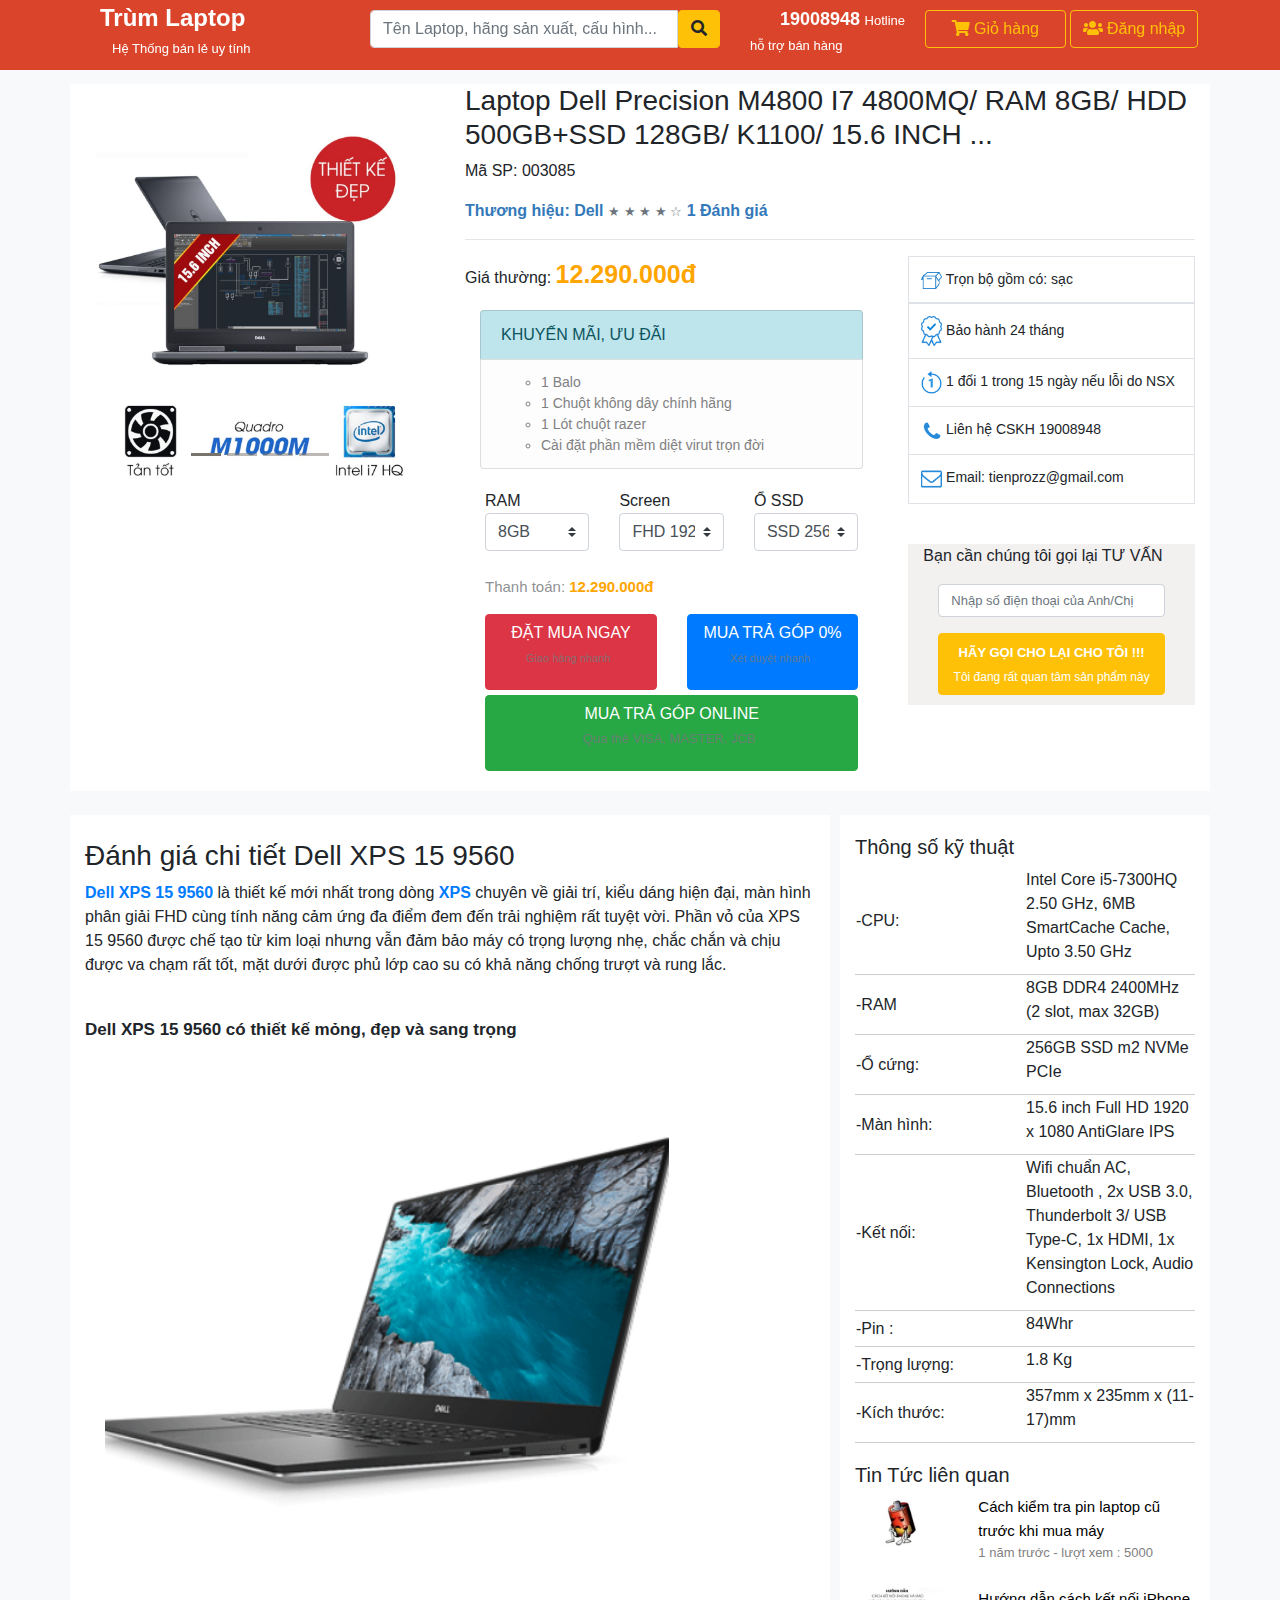
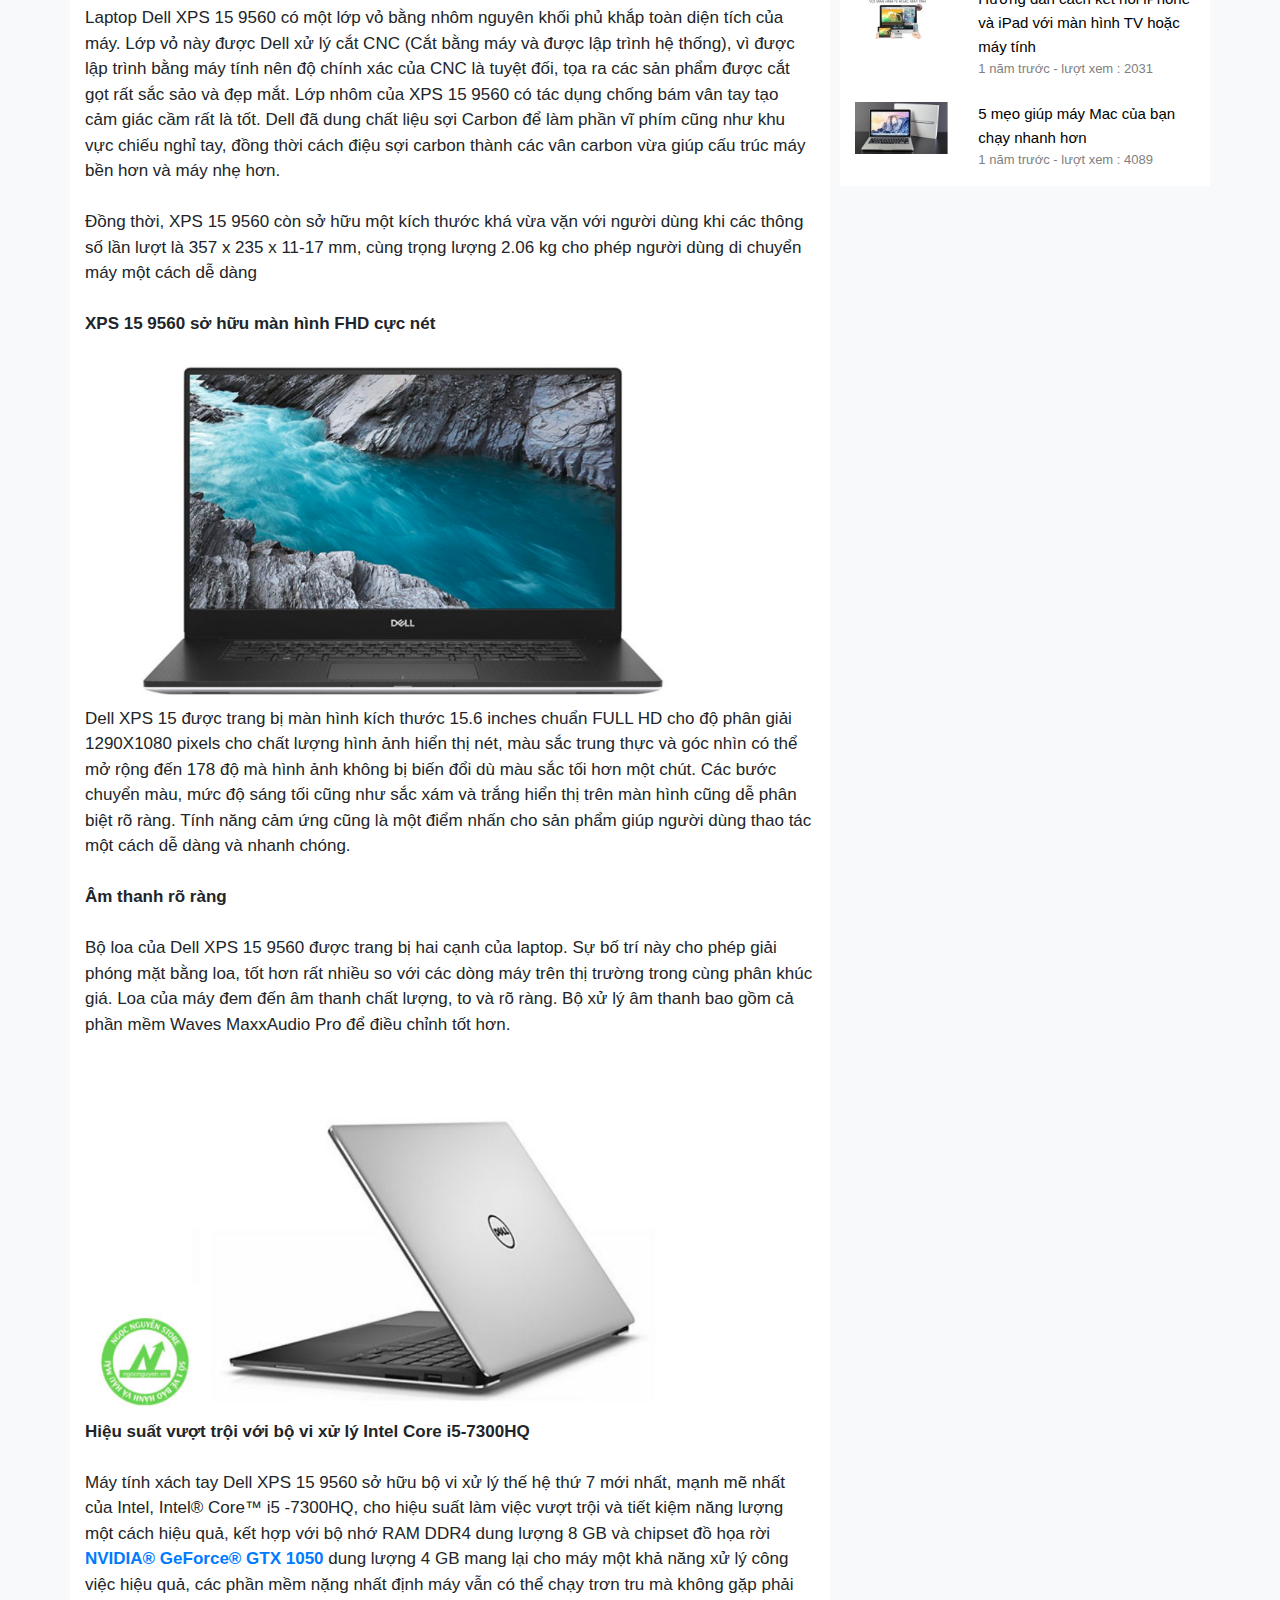
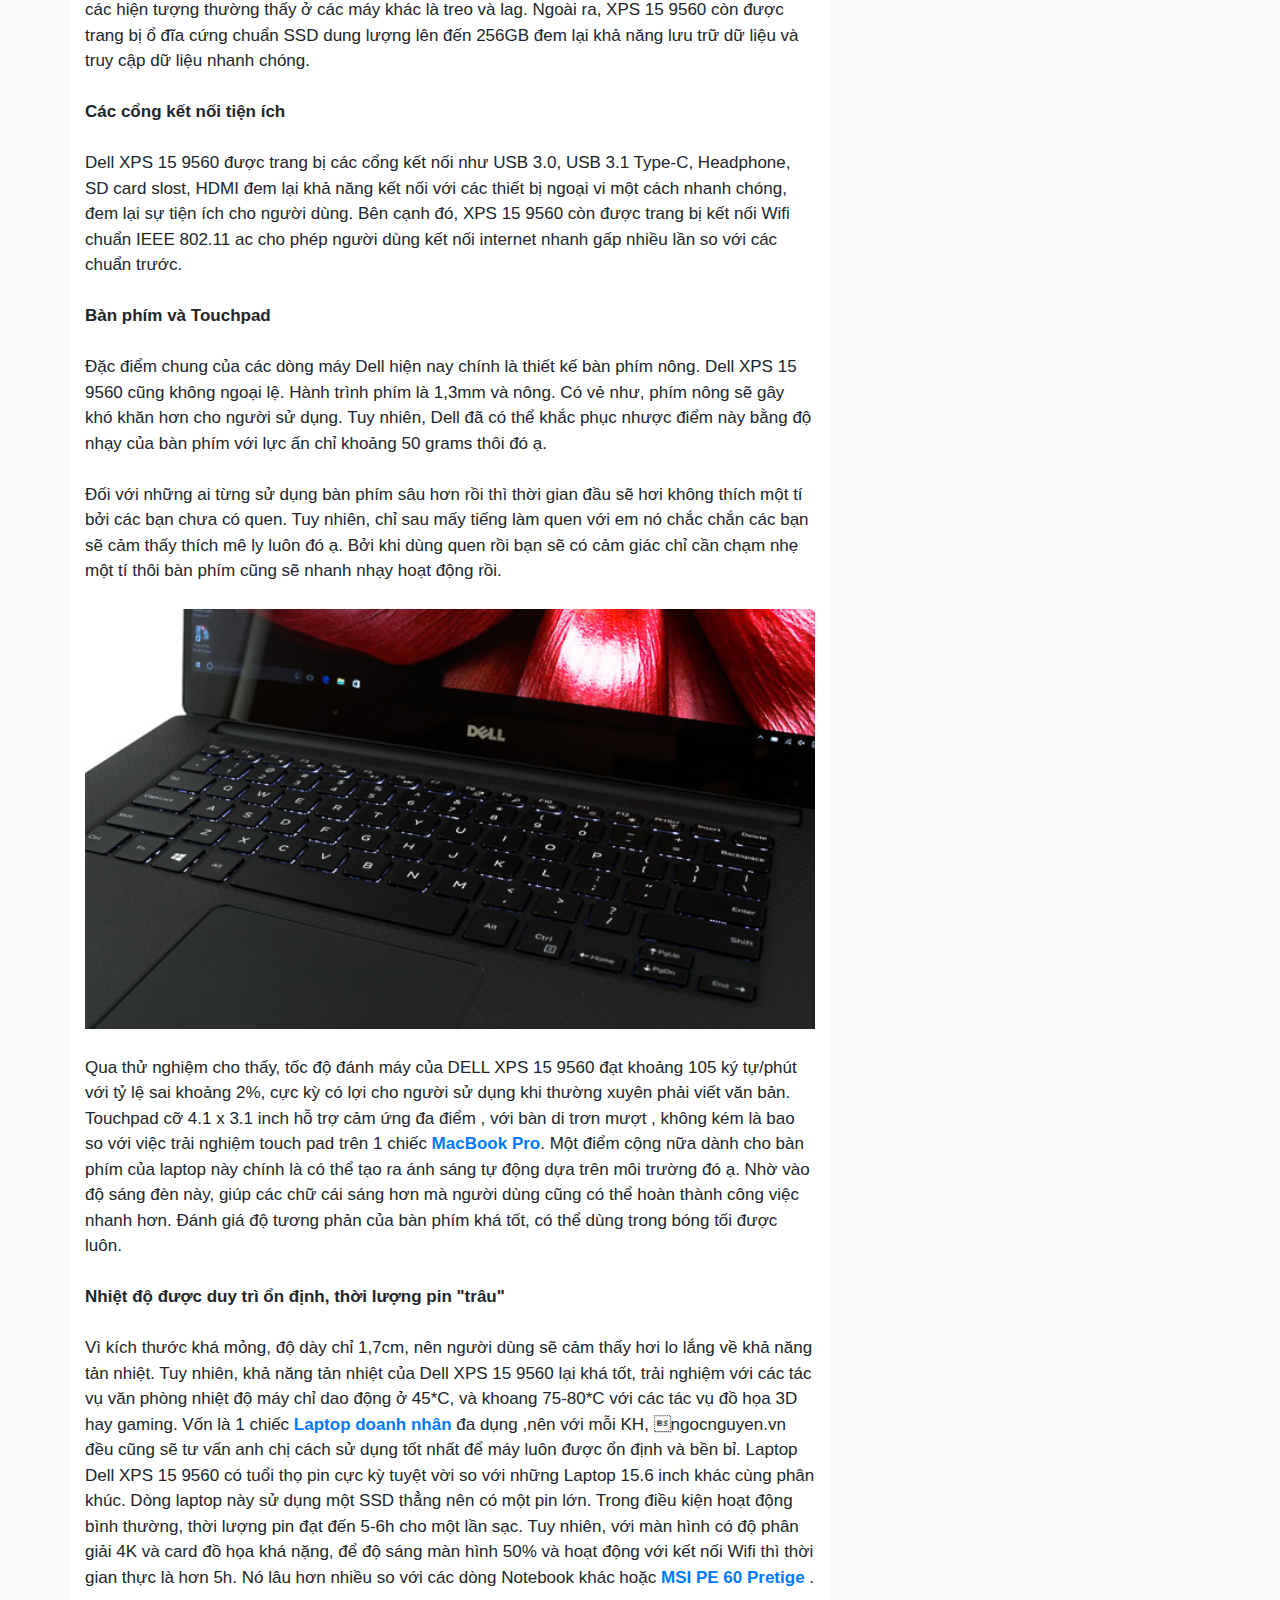
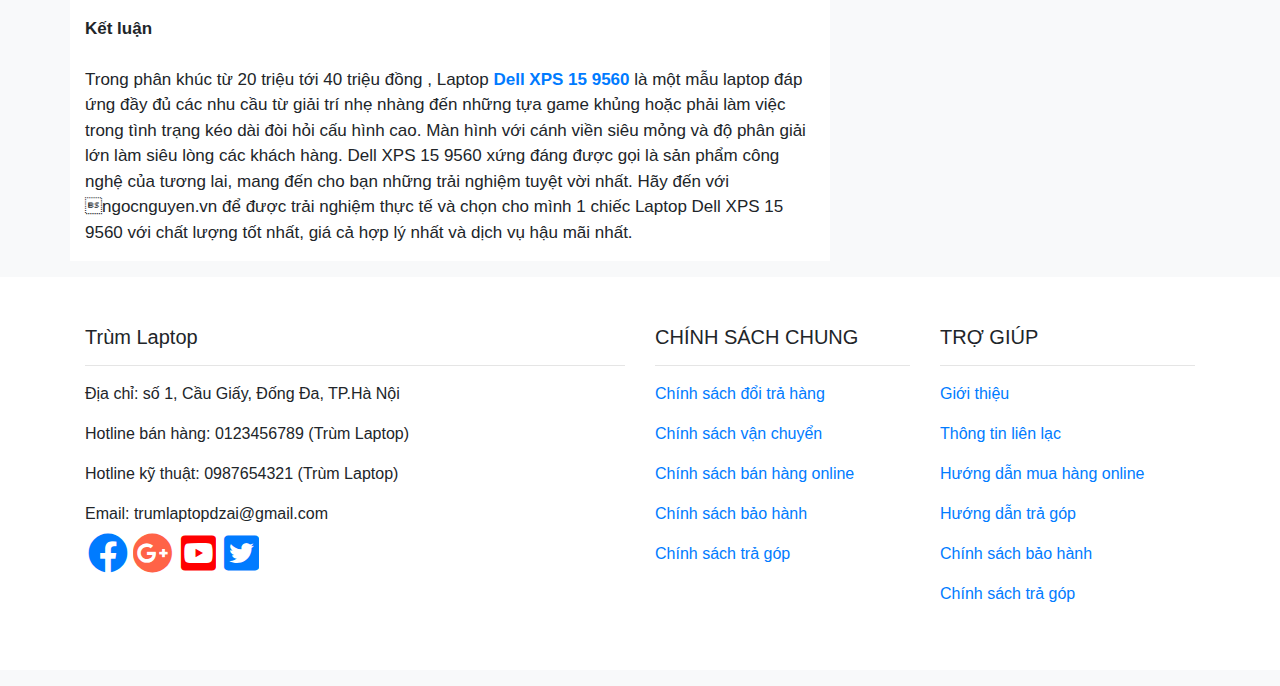
==== Chitietsanpham.html @ 291f2b5b "demo web" ====
<!DOCTYPE html>
<html lang="en">

<head>
  <meta charset="UTF-8">
  <meta name="viewport" content="width=device-width, initial-scale=1.0">
  <title>Chi tiết sản phẩm</title>

  <!-- Bootstrap core CSS -->
  <link href="../vendor/bootstrap/css/bootstrap.min.css" rel="stylesheet">

  <link rel="stylesheet" href="../fontawesome-free-5.13.0-web/css/all.css">
  <link rel="stylesheet" href="../css/chitietsanphamcss.css">
  <link rel="stylesheet" href="../css/main.css">
  <link rel="stylesheet" href="../css/home.css">


</head>

<body class="bg-light">


  <header class="fixed-top" style="background-color: #d62f12e5;">
    <div class="container">

      <div class="row">

        <div class="col-xs-6  col-sm-3 col-md-3  col-lg-3" style="margin-top: -10px;">
          <div class="container logo">
            <p style="display:inline; font-size: 150%;"><a href="index.html" style="color: white;">Trùm Laptop</a></p>
          </div>
          <p style="display:inline" class="hethongbanle">Hệ Thống bán lẻ uy tính</p>
        </div>

        <div class="col-xs-6  col-sm-4 col-md-4 col-lg-4">

          <form>
            <div class="input-group">
              <input type="text" class="form-control" placeholder="Tên Laptop, hãng sản xuất, cấu hình... ">
              <button class="btn btn-warning"><i class="fas fa-search"></i></button>

            </div>
          </form>
        </div>


        <div class="col-xs-2 col-sm-2 col-md-2 col-lg-2" style="margin-top: -4px;">

          <p class="hotline">19008948</p>
          <p class="hotro">Hotline hỗ trợ bán hàng</p>
        </div>

        <div class=" col-xs-3  col-sm-3 col-md-3 col-lg-3 dinhdanga">

          <div class="row">

            <div style="padding: 0px 2px 0px 0px;  text-align: center; " class="col-sx-6 col-sm-6 col-md-6 col-lg-6">
              <a href="GioHang.html"><button style="width: 100%;" class="btn btn-outline-warning"> <i
                    class="fas fa-shopping-cart"></i> Giỏ hàng </button></a>
            </div>


            <div id="odangnhap" class="col-sx-6 col-sm-6 col-md-6  col-lg-6" style="padding: 0px 0px 0px 2px;">
              <button id="nutdangnhap" class="btn btn-outline-warning"><i class="fas fa-users"></i> Đăng nhập
              </button>

              <div id="bangdangnhap">
                <a href="dangnhap.html"><button class="btn btn-warning"><i class="fas fa-users"></i> Đăng
                    nhập</button></a>
                <a href="dangky.html"><button class="btn btn-warning"><i class="fas fa-registered"></i> Tạo tài
                    khoản</button></a>
                <a href="dangnhap.html"><button class="btn btn-primary"><img src="../image/logo/fb.png"> Đăng nhập
                    Facebook
                  </button></a>
                <a href="dangnhap.html"><button class="btn btn-danger"><img src="../image/logo/google.jpg"> Đăng nhập
                    Google </button></a>
              </div>
            </div>

          </div>

        </div>


      </div>

    </div>

  </header>
  <!-- Contents -->

  <div class="my-4">
    <div class="container bg-white">
      <div class="row">
        <div class="col-xs-4 col-sm-4 com-md-4 col-lg-4 col-xl-4 my-5">
          <div id="demo" class="carousel slide " data-ride="carousel">
            <ul class="carousel-indicators">
              <li data-target="#demo" data-slide-to="0" class="active" style="background-color:rgb(121, 115, 110)"></li>
              <li data-target="#demo" data-slide-to="1" style="background-color:rgb(121, 115, 110)"></li>
              <li data-target="#demo" data-slide-to="2" style="background-color:rgb(121, 115, 110)" li>
              <li data-target="#demo" data-slide-to="3" style="background-color:rgb(121, 115, 110)"></li>

            </ul>
            <div class="carousel-inner">
              <div class="carousel-item active">
                <img src="../image/chitietsanpham/1.jpg" alt="hinh1" style="width: 100%;height: 100%;">
                <div class="carousel-caption">
                </div>
              </div>
              <div class="carousel-item">
                <img src="../image/chitietsanpham/2.png" alt="hinh2" style="width: 100%;height: 100%;">
                <div class="carousel-caption">
                </div>
              </div>
              <div class="carousel-item">
                <img src="../image/chitietsanpham/3.png" alt="hinh3" style="width: 100%;height: 100%;">
                <div class="carousel-caption">
                </div>
              </div>
              <div class="carousel-item">
                <img src="../image/chitietsanpham/4.png" alt="hinh4" style="width: 100%;height: 100%;">
                <div class="carousel-caption">
                </div>
              </div>


            </div>
            <a class="carousel-control-prev" href="#demo" data-slide="prev">
              <span class="carousel-control-prev-icon"></span>
            </a>
            <a class="carousel-control-next" href="#demo" data-slide="next">
              <span class="carousel-control-next-icon"></span>
            </a>
          </div>
        </div>





        <div class="col-xs-8 col-sm-8 com-md-8 col-lg-8 col-xl-8">
          <div class="row">
            <div class="col-xs-12 col-sm-12 com-md-12 col-lg-12 col-xl-12">
              <h3>Laptop Dell Precision M4800 I7 4800MQ/ RAM 8GB/ HDD 500GB+SSD 128GB/ K1100/ 15.6 INCH ...</h3>
              <p> Mã SP: 003085</p>
              <b style="color: rgb(51, 121, 185);">Thương hiệu: Dell </b> <small class="text-muted">&#9733; &#9733;
                &#9733; &#9733; &#9734;</small>
              <b style="color: rgb(51, 121, 185);"> 1 Đánh giá </b>
            </div>
          </div>
          <hr>
          <div class="row">
            <div class="col-xs-7 col-sm-7 com-md-7 col-lg-7 col-xl-7">
              <p>Giá thường: <b style="color:orange;font-size: 25px;">12.290.000đ</b></p>
              <div class="container">

                <ul class="list-group">
                  <li class="list-group-item list-group-item-info">KHUYẾN MÃI, ƯU ĐÃI</li>
                  <li class="list-group-item list-group-item-light">
                    <ul>
                      <li style="font-size: 14px;">1 Balo</li>
                      <li style="font-size: 14px;">1 Chuột không dây chính hãng</li>
                      <li style="font-size: 14px;">1 Lót chuột razer
                      <li style="font-size: 14px;">Cài đặt phần mềm diệt virut trọn đời</li>
                  </li>
                </ul>
                </li>
                </ul>
              </div>
              <div class="cauhinh">
                <div class="row">
                  <div class="col-xs-4 col-sm-4 com-md-4 col-lg-4 col-xl-4">
                    <form>
                      <span>RAM</span>
                      <select class="custom-select">
                        <option value=> 8GB </option>
                        <option value=> 16GB </option>
                        <option value=> 32GB </option>
                      </select>
                    </form>
                  </div>
                  <div class="col-xs-4 col-sm-4 com-md-4 col-lg-4 col-xl-4">
                    <form>
                      <span>Screen</span>
                      <select class="custom-select">
                        <option value="volvo">FHD 1920x1080 </option>
                        <option value="fiat">3K 3200x1800 </option>
                        <option value="audi">4K 3840x2160 </option>
                      </select>
                    </form>
                  </div>
                  <div class="col-xs-4 col-sm-4 com-md-4 col-lg-4 col-xl-4">
                    <form>
                      <span>Ổ SSD</span>
                      <select class="custom-select">
                        <option value="volvo"> SSD 256GB </option>
                        <option value="fiat">SSD 512GB </option>
                        <option value="audi"> HDD 512GB </option>
                      </select>
                    </form>
                  </div>
                </div>

                <br>
                <p style="font-size:15px">Thanh toán: <b style="color:orange;font-size: 15px;">12.290.000đ</b></p>
                <div class="row">

                  <div class="col-xs-6 col-sm-6 com-md-6 col-lg-6 col-xl-6">
                    <button class="btn btn-danger" style="width: 100%;">
                      <span>ĐẶT MUA NGAY</span>
                      <p>Giao hàng nhanh</p>
                    </button>
                  </div>

                  <div class="col-xs-6 col-sm-6 com-md-6 col-lg-6 col-xl-6">
                    <button class="btn btn-primary" style="width: 100%; ">
                      <span>MUA TRẢ GÓP 0% </span>
                      <p>Xét duyệt nhanh</p>
                    </button>
                  </div>

                </div>


                <div class="row" style="margin-top: 5px;">
                  <div class="container">
                    <button type="button" class="btn btn-success" style="width:100%">MUA TRẢ GÓP ONLINE <p
                        style="font-size: 13px;">Qua thẻ VISA, MASTER, JCB</p></button>
                  </div>

                </div>


              </div>


            </div>

            <div class="col-xs-5 col-sm-5 com-md-5 col-lg-5 col-xl-5 table">
              <table class="table table-bordered" style="font-size:14px">
                <thead>
                  <tr>
                    <td> <img class="chinhanh" src="../image/chitietsanpham/box@2x.png" alt="">
                      <span>Trọn bộ gồm có: sạc</span>
                    </td>
                  </tr>
                </thead>
                <tbody>
                  <tr>
                    <td> <img class="chinhanh" src="../image/chitietsanpham/bao-hanh@2x.png" alt="">
                      <span>Bảo hành 24 tháng </span>
                    </td>
                  </tr>
                  <tr>
                    <td><img class="chinhanh" src="../image/chitietsanpham/doi-tra@2x.png" alt="">
                      <span>1 đổi 1 trong 15 ngày nếu lỗi do NSX</span>
                    </td>
                  </tr>
                  <tr>
                    <td><img class="chinhanh" src="../image/chitietsanpham/tel@2x.png" alt="">
                      <span>Liên hệ CSKH 19008948</span>
                    </td>
                  </tr>
                  <tr>
                    <td><img class="chinhanh" src="../image/chitietsanpham/email@2x.png" alt="">
                      <span>Email: tienprozz@gmail.com</span>
                    </td>
                  </tr>
                </tbody>
              </table>

              <br>

              <div class="col-xs-12 col-sm-12 com-md-12 col-lg-12 col-xl-12"
                style="background-color:rgb(243, 240, 240);">

                <P>Bạn cần chúng tôi gọi lại TƯ VẤN</P>
                <div class="container">
                  <form action="/action_page.php">
                    <div class="form-group">
                      <input style="font-size:13px;" type="text" class="form-control" id="usr" name="username"
                        placeholder="Nhập số điện thoại của Anh/Chị">
                    </div>
                  </form>
                  <div>

                    <button type="button" class="btn btn-warning" style="width: 100%; margin-bottom: 10px">
                      <p style="color:white;font-weight:bold;font-size: 13px;display: inline;">HÃY GỌI CHO LẠI CHO TÔI
                        !!! </p>
                      <P style="color:white;font-size: 12px;display: inline;">Tôi đang rất quan tâm sản phẩm này</P>
                    </button>

                  </div>
                </div>


              </div>



            </div>
          </div>

        </div>

      </div>


      <!-- chi tiết -->
    </div>

  </div>




  <div class="container">
    <div class="row my-3 bg-white">
      <div class="col-xs-8 col-sm-8 com-md-8 col-lg-8 col-xl-8">
        <br>
        <h3>Đánh giá chi tiết Dell XPS 15 9560</h3>
        <p><b><a href="#">Dell XPS 15 9560</a></b> là thiết kế mới nhất trong dòng <b><a href="#">XPS</a>
          </b> chuyên về giải trí,
          kiểu dáng hiện đại, màn hình phân giải FHD cùng tính năng cảm ứng đa điểm đem đến trải nghiệm rất tuyệt vời.
          Phần vỏ của XPS 15 9560 được chế tạo từ kim loại nhưng vẫn đảm bảo máy có trọng lượng nhẹ,
          chắc chắn và chịu được va chạm rất tốt, mặt dưới được phủ lớp cao su có khả năng chống trượt và rung lắc.</p>
        <br>
        <p style="font-size: 17px;"><b>Dell XPS 15 9560 có thiết kế mỏng, đẹp và sang trọng</b></p>
        <img src="../image/chitietsanpham/Annotation 2020-06-16 004611.png" alt=""
          style="width: 80%;padding-left: 20px; ">
        <p style="font-size: 17px;">
          Laptop Dell XPS 15 9560 có một lớp vỏ bằng nhôm nguyên khối phủ khắp toàn diện tích của máy. Lớp vỏ này được
          Dell xử lý cắt CNC (Cắt bằng máy và được lập trình hệ thống), vì được lập trình bằng máy tính nên độ chính xác
          của CNC là tuyệt đối, tọa ra các sản phẩm được cắt gọt rất sắc sảo và đẹp mắt. Lớp nhôm của XPS 15 9560 có tác
          dụng chống bám vân tay tạo cảm giác cầm rất là tốt. Dell đã dung chất liệu sợi Carbon để làm phần vĩ phím cũng
          như khu vực chiếu nghỉ tay, đồng thời cách điệu sợi carbon thành các vân carbon vừa giúp cấu trúc máy bền hơn
          và máy nhẹ hơn.
          <br>
          <br>
          Đồng thời, XPS 15 9560 còn sở hữu một kích thước khá vừa vặn với người dùng khi các thông số lần lượt là 357 x
          235 x 11-17 mm, cùng trọng lượng 2.06 kg cho phép người dùng di chuyển máy một cách dễ dàng
          <br>
          <br>
          <b>XPS 15 9560 sở hữu màn hình FHD cực nét</b>
          <br>
          <br>

          <img src="../image/chitietsanpham/Annotation 2020-06-16 004557.png" alt=""
            style="width: 90%;padding-right: 20px;">
          <br>
          Dell XPS 15 được trang bị màn hình kích thước 15.6 inches chuẩn FULL HD cho độ phân giải 1290X1080 pixels cho
          chất lượng hình ảnh hiển thị nét, màu sắc trung thực và góc nhìn có thể mở rộng đến 178 độ mà hình ảnh không
          bị biến đổi dù màu sắc tối hơn một chút. Các bước chuyển màu, mức độ sáng tối cũng như sắc xám và trắng hiển
          thị trên màn hình cũng dễ phân biệt rõ ràng. Tính năng cảm ứng cũng là một điểm nhấn cho sản phẩm giúp người
          dùng thao tác một cách dễ dàng và nhanh chóng.
          <br>
          <br>
          <b>Âm thanh rõ ràng</b>
          <br>
          <br>
          Bộ loa của Dell XPS 15 9560 được trang bị hai cạnh của laptop. Sự bố trí này cho phép giải phóng mặt bằng loa,
          tốt hơn rất nhiều so với các dòng máy trên thị trường trong cùng phân khúc giá. Loa của máy đem đến âm thanh
          chất lượng, to và rõ ràng. Bộ xử lý âm thanh bao gồm cả phần mềm Waves MaxxAudio Pro để điều chỉnh tốt hơn.
          <br>
          <img src="../image/chitietsanpham/Annotation 2020-06-16 004419.png" alt=""
            style="width: 100%;padding-right: 20px;">
          <br>
          <b>Hiệu suất vượt trội với bộ vi xử lý Intel Core i5-7300HQ</b>
          <br>
          <br>
          Máy tính xách tay Dell XPS 15 9560 sở hữu bộ vi xử lý thế hệ thứ 7 mới nhất, mạnh mẽ nhất của Intel, Intel®
          Core™ i5 -7300HQ, cho hiệu suất làm việc vượt trội và tiết kiệm năng lượng một cách hiệu quả, kết hợp với bộ
          nhớ RAM DDR4 dung lượng 8 GB và chipset đồ họa rời <b><a href="#">NVIDIA® GeForce® GTX 1050</a></b>
          dung lượng 4 GB mang lại cho máy
          một khả năng xử lý công việc hiệu quả, các phần mềm nặng nhất định máy vẫn có thể chạy trơn tru mà không gặp
          phải các hiện tượng thường thấy ở các máy khác là treo và lag.

          Ngoài ra, XPS 15 9560 còn được trang bị ổ đĩa cứng chuẩn SSD dung lượng lên đến 256GB đem lại khả năng lưu trữ
          dữ liệu và truy cập dữ liệu nhanh chóng.
          <br>
          <br>
          <b>Các cổng kết nối tiện ích</b>
          <br>
          <br>
          Dell XPS 15 9560 được trang bị các cổng kết nối như USB 3.0, USB 3.1 Type-C, Headphone, SD card slost, HDMI
          đem lại khả năng kết nối với các thiết bị ngoại vi một cách nhanh chóng, đem lại sự tiện ích cho người dùng.

          Bên cạnh đó, XPS 15 9560 còn được trang bị kết nối Wifi chuẩn IEEE 802.11 ac cho phép người dùng kết nối
          internet nhanh gấp nhiều lần so với các chuẩn trước.
          <br>
          <br>
          <b> Bàn phím và Touchpad</b>
          <br>
          <br>
          Đặc điểm chung của các dòng máy Dell hiện nay chính là thiết kế bàn phím nông. Dell XPS 15 9560 cũng không
          ngoại lệ. Hành trình phím là 1,3mm và nông. Có vẻ như, phím nông sẽ gây khó khăn hơn cho người sử dụng. Tuy
          nhiên, Dell đã có thể khắc phục nhược điểm này bằng độ nhạy của bàn phím với lực ấn chỉ khoảng 50 grams thôi
          đó ạ.
          <br>
          <br>
          Đối với những ai từng sử dụng bàn phím sâu hơn rồi thì thời gian đầu sẽ hơi không thích một tí bởi các bạn
          chưa có quen. Tuy nhiên, chỉ sau mấy tiếng làm quen với em nó chắc chắn các bạn sẽ cảm thấy thích mê ly luôn
          đó ạ. Bởi khi dùng quen rồi bạn sẽ có cảm giác chỉ cần chạm nhẹ một tí thôi bàn phím cũng sẽ nhanh nhạy hoạt
          động rồi.
          <br>
          <br>
          <img src="../image/chitietsanpham/881375_9560-kb.png " style="width: 100%" alt="">
          <br>
          <br>
          Qua thử nghiệm cho thấy, tốc độ đánh máy của DELL XPS 15 9560 đạt khoảng 105 ký tự/phút với tỷ lệ sai khoảng
          2%, cực kỳ có lợi cho người sử dụng khi thường xuyên phải viết văn bản.

          Touchpad cỡ 4.1 x 3.1 inch hỗ trợ cảm ứng đa điểm , với bàn di trơn mượt , không kém là bao so với việc trải
          nghiệm touch pad trên 1 chiếc <b><a href="#">MacBook Pro</a></b>.

          Một điểm cộng nữa dành cho bàn phím của laptop này chính là có thể tạo ra ánh sáng tự động dựa trên môi trường
          đó ạ. Nhờ vào độ sáng đèn này, giúp các chữ cái sáng hơn mà người dùng cũng có thể hoàn thành công việc nhanh
          hơn. Đánh giá độ tương phản của bàn phím khá tốt, có thể dùng trong bóng tối được luôn.
          <br>
          <br>
          <b>Nhiệt độ được duy trì ổn định, thời lượng pin "trâu"</b>
          <br>
          <br>
          Vì kích thước khá mỏng, độ dày chỉ 1,7cm, nên người dùng sẽ cảm thấy hơi lo lắng về khả năng tản nhiệt. Tuy
          nhiên, khả năng tản nhiệt của Dell XPS 15 9560 lại khá tốt, trải nghiệm với các tác vụ văn phòng nhiệt độ máy
          chỉ dao động ở 45*C, và khoang 75-80*C với các tác vụ đồ họa 3D hay gaming.
          Vốn là 1 chiếc <b><a href="#">Laptop doanh nhân</a></b> đa dụng ,nên với mỗi KH, ngocnguyen.vn đều cũng sẽ tư
          vấn anh chị cách sử
          dụng tốt nhất để máy luôn được ổn định và bền bỉ.

          Laptop Dell XPS 15 9560 có tuổi thọ pin cực kỳ tuyệt vời so với những Laptop 15.6 inch khác cùng phân khúc.
          Dòng laptop này sử dụng một SSD thẳng nên có một pin lớn. Trong điều kiện hoạt động bình thường, thời lượng
          pin đạt đến 5-6h cho một lần sạc. Tuy nhiên, với màn hình có độ phân giải 4K và card đồ họa khá nặng, để độ
          sáng màn hình 50% và hoạt động với kết nối Wifi thì thời gian thực là hơn 5h. Nó lâu hơn nhiều so với các dòng
          Notebook khác hoặc <b><a href="#">MSI PE 60 Pretige</a></b> .
          <br>
          <br>
          <b>Kết luận</b>
          <br>
          <br>
          Trong phân khúc từ 20 triệu tới 40 triệu đồng , Laptop <b><a href="#">Dell XPS 15 9560</a></b> là một mẫu
          laptop đáp ứng đầy đủ các
          nhu cầu từ giải trí nhẹ nhàng đến những tựa game khủng hoặc phải làm việc trong tình trạng kéo dài đòi hỏi cấu
          hình cao. Màn hình với cánh viền siêu mỏng và độ phân giải lớn làm siêu lòng các khách hàng. Dell XPS 15 9560
          xứng đáng được gọi là sản phẩm công nghệ của tương lai, mang đến cho bạn những trải nghiệm tuyệt vời nhất.

          Hãy đến với ngocnguyen.vn để được trải nghiệm thực tế và chọn cho mình 1 chiếc Laptop Dell XPS 15 9560 với
          chất lượng tốt nhất, giá cả hợp lý nhất và dịch vụ hậu mãi nhất.
        </p>
      </div>
      <div class="col-xs-4 col-sm-4 com-md-4 col-lg-4 col-xl-4 bg-light" style="padding: 0px 0px 0px 10px; ">
        <div class="bg-white">
          <div class="container">
            <H5 style="padding-top:20px">Thông số kỹ thuật</H5>
            <table class="table2">
              <tr>
                <td class="c1">-CPU:</td>
                <td class="c2">Intel Core i5-7300HQ 2.50 GHz, 6MB SmartCache Cache, Upto 3.50 GHz</td>
              <tr>
                <td class="c1">-RAM</td>
                <td class="c2">8GB DDR4 2400MHz (2 slot, max 32GB)</td>
              </tr>
              <tr>
                <td class="c1">-Ổ cứng:</td>
                <td class="c2">256GB SSD m2 NVMe PCIe</td>
              </tr>
              <tr>
                <td class="c1" style="text-align: le;">-Màn hình:</td>
                <td class="c2">15.6 inch Full HD 1920 x 1080 AntiGlare IPS</td>
              </tr>
              <tr>
                <td class="c1">-Kết nối:</td>
                <td class="c2">Wifi chuẩn AC, Bluetooth , 2x USB 3.0, Thunderbolt 3/ USB Type-C, 1x HDMI, 1x Kensington
                  Lock, Audio Connections</td>
              </tr>
              <tr>
                <td class="c1">-Pin :</td>
                <td class="c2">84Whr</td>
              </tr>
              <tr>
                <td class="c1">-Trọng lượng:</td>
                <td class="c2">1.8 Kg</td>
              </tr>
              <tr>
                <td class=" c1">-Kích thước:</td>
                <td class="c2">357mm x 235mm x (11-17)mm</td>
              </tr>
            </table>
          </div>

        </div>
        <div class="bg-white">
          <div class="container">
            <h5 style="padding-top: 20px;">Tin Tức liên quan</h5>
            <div class="row my-2">
              <div class="col-lg-4">
                <img src="../image/chitietsanpham/cach-kiem-tra-pin-laptop-cu-truoc-khi-mua-may-250x140.jpg" alt=""
                  style="width:100% ;">
              </div>
              <div class="col-xs-8 col-sm-8 com-md-8 col-lg-8 col-xl-8">
                <p style="font-size: 15px; display: inline;"><a href="#"
                    style="text-decoration: none; color: black;">Cách kiểm tra pin laptop cũ trước khi mua máy</a></p>
                <p style="color: gray;font-size: 13px;">1 năm trước - lượt xem : 5000</p>

              </div>

            </div>

            <div class="row my-2">
              <div class="col-xs-4 col-sm-4 com-md-4 col-lg-4 col-xl-4">
                <img
                  src="../image/chitietsanpham/huong-dan-cach-ket-noi-iphone-va-ipad-voi-man-hinh-tv-hoac-may-tinh-250x140.jpg"
                  alt="" style="width:100% ;">
              </div>
              <div class="col-xs-8 col-sm-8 com-md-8 col-lg-8 col-xl-8">
                <p style="font-size: 15px; display: inline;"><a href="#"
                    style="text-decoration: none; color: black;">Hướng dẫn cách kết nối iPhone và iPad với màn hình TV
                    hoặc máy tính</a></p>
                <p style="color: gray;font-size: 13px;">1 năm trước - lượt xem : 2031</p>

              </div>

            </div>

            <div class="row my-2">
              <div class="col-xs-4 col-sm-4 com-md-4 col-lg-4 col-xl-4">
                <img src="../image/chitietsanpham/5-meo-giup-may-mac-cua-ban-chay-nhanh-hon-250x140.jpg" alt=""
                  style="width:100% ;">
              </div>
              <div class="col-xs-8 col-sm-8 com-md-8 col-lg-8 col-xl-8">
                <p style="font-size: 15px; display: inline;"><a href="#" style="text-decoration: none; color: black;">5
                    mẹo giúp máy Mac của bạn chạy nhanh hơn</a></p>
                <p style="color: gray;font-size: 13px;">1 năm trước - lượt xem : 4089</p>

              </div>

            </div>
          </div>
        </div>
      </div>


    </div>

  </div>





  <footer class="py-5 my-3 bg-white">
    <div class="container ">
      <div class="row">
        <div class="col-6 ulfooter">
          <h5 xss=removed>Trùm Laptop</h5>
          <hr>

          <p>Địa chỉ: số 1, Cầu Giấy, Đống Đa, TP.Hà Nội</p>
          <p>Hotline bán hàng: 0123456789 (Trùm Laptop)</p>
          <p>Hotline kỹ thuật: 0987654321 (Trùm Laptop)</p>
          <p>Email: trumlaptopdzai@gmail.com</p>
          <div class="container">
            <a href="#"><i class="fab fa-facebook"></i></a>
            <a href="#"><i class="fab fa-google-plus"></i></a>
            <a href="#"><i class="fab fa-youtube-square"></i></a>
            <a href="#"><i class="fab fa-twitter-square"></i></a>
          </div>

        </div>

        <div class="col-3 ulfooter">
          <h5>CHÍNH SÁCH CHUNG</h5>
          <hr>

          <p><a href="index.html">Chính sách đổi trả hàng</a></p>
          <p><a href="index.html">Chính sách vận chuyển</a></p>
          <p><a href="index.html">Chính sách bán hàng online</a></p>
          <p><a href="index.html">Chính sách bảo hành</a></p>
          <p><a href="index.html">Chính sách trả góp</a></p>


        </div>

        <div class="col-3 ulfooter">
          <h5>TRỢ GIÚP</h5>

          <hr>


          <p><a href="index.html">Giới thiệu</a></p>
          <p><a href="index.html">Thông tin liên lạc</a></p>
          <p><a href="index.html">Hướng dẫn mua hàng online</a></p>
          <p><a href="index.html">Hướng dẫn trả góp</a></p>
          <p><a href="index.html">Chính sách bảo hành</a></p>
          <p xss=removed><a href="index.html">Chính sách trả góp</a></p>
        </div>
      </div>
    </div>


  </footer>
  


  <script src="../vendor/jquery/jquery.min.js"></script>
  <script src="../vendor/bootstrap/js/bootstrap.bundle.min.js"></script>
  <script src="../js/dangnhap.js"></script>

</body>

</html>
---- css/chitietsanphamcss.css ----
ul li span {
    
    color:green;
    background-color: green;
    
}

.chinhanh{
    width: 8%;

}
.cauhinh{
    padding: 20px;
}
.carousel{
    background-color: cornflowerblue;
}
.table1 {
    font-size: 13px;
    display: inline;
}
.table2 tr{
    border-bottom: 1px solid rgb(209, 203, 203);
}
.c1{
    padding-right: 40px;
    margin-bottom: 10px;
    width: 50%;
   
}
.c2{
    padding-bottom: 10px;
    
}
---- css/main.css ----
body{
    padding-top: 60px ;
}

header{
    background-color: salmon;
    padding: 10px;
    background-color: snow;
}

.ulfooter  li{
  list-style-type: none;
  padding: 2px;
  
}

.divsanpham{
    padding: 10px;
    border: 1px solid whitesmoke;
    margin-top: 20px;
}

.divsanpham h3{
    
    border-bottom: 1px solid lightgray ;
    padding: 10px;
}

#logo{
    width: 100%;
    height: 100%;
}



.congtru{
    float: right;
}

#boloc{
    
    box-sizing: border-box;
    padding: 10px;
    border-radius: 10px;

}

#nutloc{
    float: right;
}


.tieudesanpham .tren{
    margin-top: 10px;
    border-bottom: 1px solid black;
}

.tieudesanpham .tren p{
    font-weight: bold;
    font-size: 20px;
}

.tieudesanpham .tren button{
  float: right;
}

.tieudesanpham .tren button ul {
  width: 200px;
  list-style-type: none;
  display: none;
  position: relative;
  padding: 0px;
  background-color: white;
  z-index: 10;
}

.tieudesanpham .tren button:hover ul{
    
    position: absolute;
    display: block;
    top: 50px;
    
}

.tieudesanpham .tren button:hover ul li{
    padding: 10px;
}

.tieudesanpham .duoi{
    padding: 10px;
    border-bottom: 1px solid black;
    font-size: 16px;
}

.tieudesanpham .duoi button{
    border: 1px solid white;
    border-radius: 5px;
    padding: 5px;
}

.tieudesanpham .duoi .btnvang{
    background-color: #F2E70F;

}

.tieudesanpham .duoi .btndo{
    background-color: #F85928;
}

.dinhdanga > a{
    text-decoration: none;
    color:none;
    margin-left: 10px;
}

#odangnhap{
    position: relative;
}



#odangnhap  #bangdangnhap{
    width: 300px;
    height: 300px;
    background-color: white;
    position: absolute;
    top: 40px;
    border-radius: 10px;
   padding-top: 20px;
    text-align: center;
    display: none;
   
   
}


#bangdangnhap button{
    width: 80%;
    
    padding: 10px;
    margin-top: 10px;
    vertical-align: middle;
}

#bangdangnhap img{
    width: 10%;
    float: left;
    
}

#slide{
    padding-left: 10px;
}


#menuloai{
    margin-top: 25px;
    padding: 5px;
    
}

#menuloai a{
  color: black;
  font-size: 15px;
  position: relative;
  text-decoration: none;
 

  
}

#menuloai a i.fa-angle-right {
   float: right;
}

#menuloai a div{
    display: none;
  
    position: absolute;
    z-index: 2;
    background-color: white;
   
    width: 670px;
    height: 300px;
    left: 195px;
    top: -2px;
    box-shadow: 1px 5px 5px darkgrey, -2px -2px 5px darkgrey ;
    
    

}


#slide img{
    height: 120%;
    border-radius: 5px;
}


#hinhbanner {
    margin-top: 25px;
    padding-left: 5px;

   
}

#hinhbanner {
    
    padding: 0px 0px 0px 5px
}

#hinhbanner  img{
    width: 100%;
    margin-bottom: 5px;
    
}

.card{
    border: 1px solid white;
    
}

.card-title a{
    color: #474c51;
 
}

.cardGia{
    flex-basis: 130px;
    width: 130px;
    height: 28px;
    border-radius: 15px;
    background-color: #e63213;
    text-align: center;
    font-size: 18px;
    line-height: 28px;
    font-weight: 500;
    overflow: hidden;
    position: relative;
    z-index: 1;
    color: #fff;
}
.cauhinh p{
    display: inline-block;
    color: #75797cd5;
    font-size: 11px;
    margin-right: 5px;
}
.card-title{
    font-size: 17px;
}
.card-title a{
    text-decoration: none;
}
.card-body:hover .card-title a{
    color:#0168fa
}



.dong2hinhanh{
    padding: 0px;
    
}



.dong2hinhanh div img{
    width: 100%;
    height: 150px;
    border-radius: 5px;
}


.dong3hinhanh{

    padding: 0px;
}

.dong3hinhanh div img{
    width: 100%;
    height: 200px;
    border-radius: 5px;
}

div.divsanpham h3{
    font-size: 23px;
    font-family: inherit;
    text-transform: uppercase;
}

div.divsanpham a{
    text-transform: none;
    float: right;
    font-size: 16px;
}

div.dongcuoi{
    padding: 0px;
}

div.dongcuoi div{
    margin: 0px;
    
   
}

div.dongcuoi div img{
    
    margin: 0px;
    width: 100%;
    height: 200px;
}



.card img:hover{
    
    border: 1px solid whitesmoke;
    border-radius: 5px solid black;
    /* box-shadow: 3px 3px 3px whitesmoke, -3px -3px 3px whitesmoke; */
    transform: scale(1.1);
    transition:ease-in-out transform 0.5s;
}
---- css/home.css ----
.logo p{
    font-weight: bold;
    font-family: 'Gill Sans', 'Gill Sans MT', Calibri, 'Trebuchet MS', sans-serif;
    font-size: 25px;
    color: white;
}
.hethongbanle{
    font-size: 13px;
    font-family: 'Lucida Sans', 'Lucida Sans Regular', 'Lucida Grande', 'Lucida Sans Unicode', Geneva, Verdana, sans-serif;
    color: white;
    margin-left: 27px;
    
}
.hotline{
    margin-left: 30px;
    font-weight: bold;
    color: white;
    font-size: 18px;
    display: inline;
}
.hotro{
    font-family: 'Lucida Sans', 'Lucida Sans Regular', 'Lucida Grande', 'Lucida Sans Unicode', Geneva, Verdana, sans-serif;
    font-size: 13px;
    color: white;
    display: inline;
}
.fa-google-plus{
    color: tomato;
    transform: scale(2.5,2.5);
    margin-right: 25px;
}
.fa-youtube-square{
    color: red;
    transform: scale(2.5,2.5);
    margin-right: 25px;
}
.fa-twitter-square{
    transform: scale(2.5,2.5);
    margin-right: 25px;
}
.fa-facebook{
    transform: scale(2.5,2.5);
    margin-right: 25px;
}
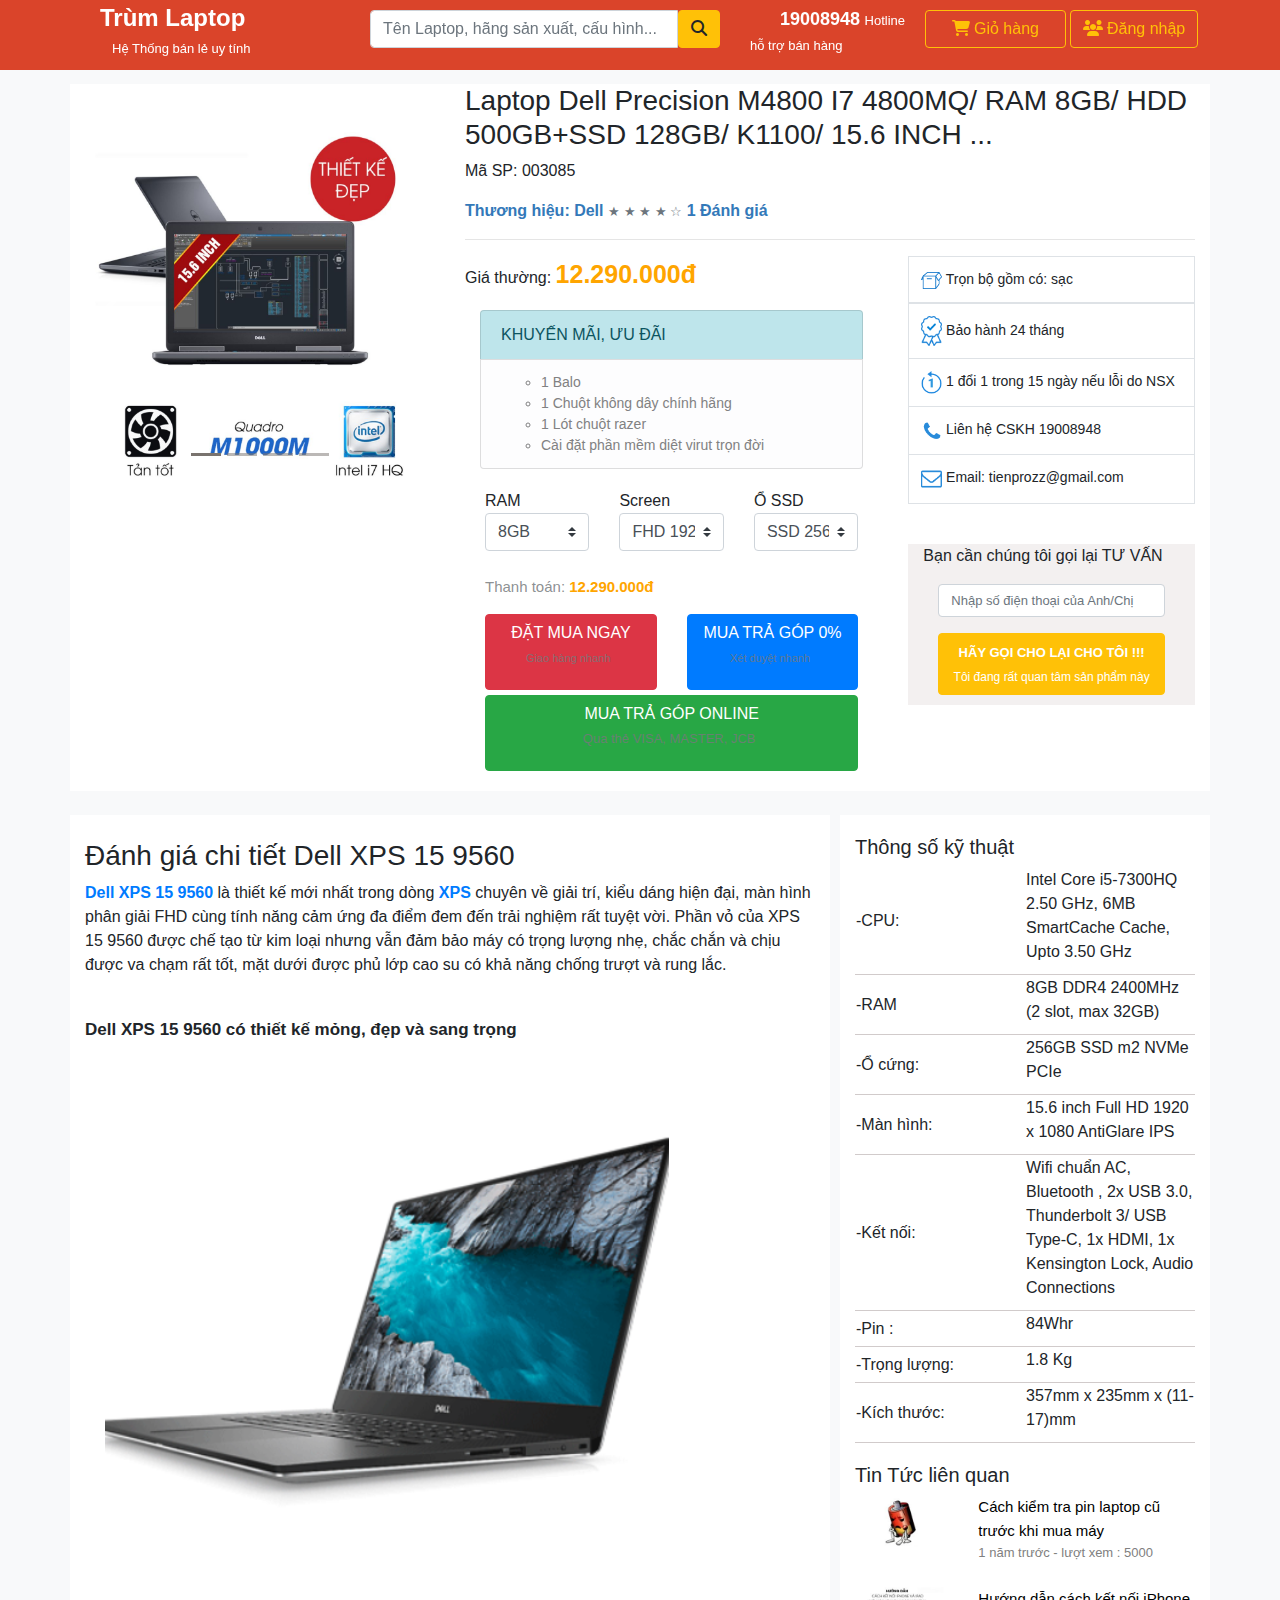
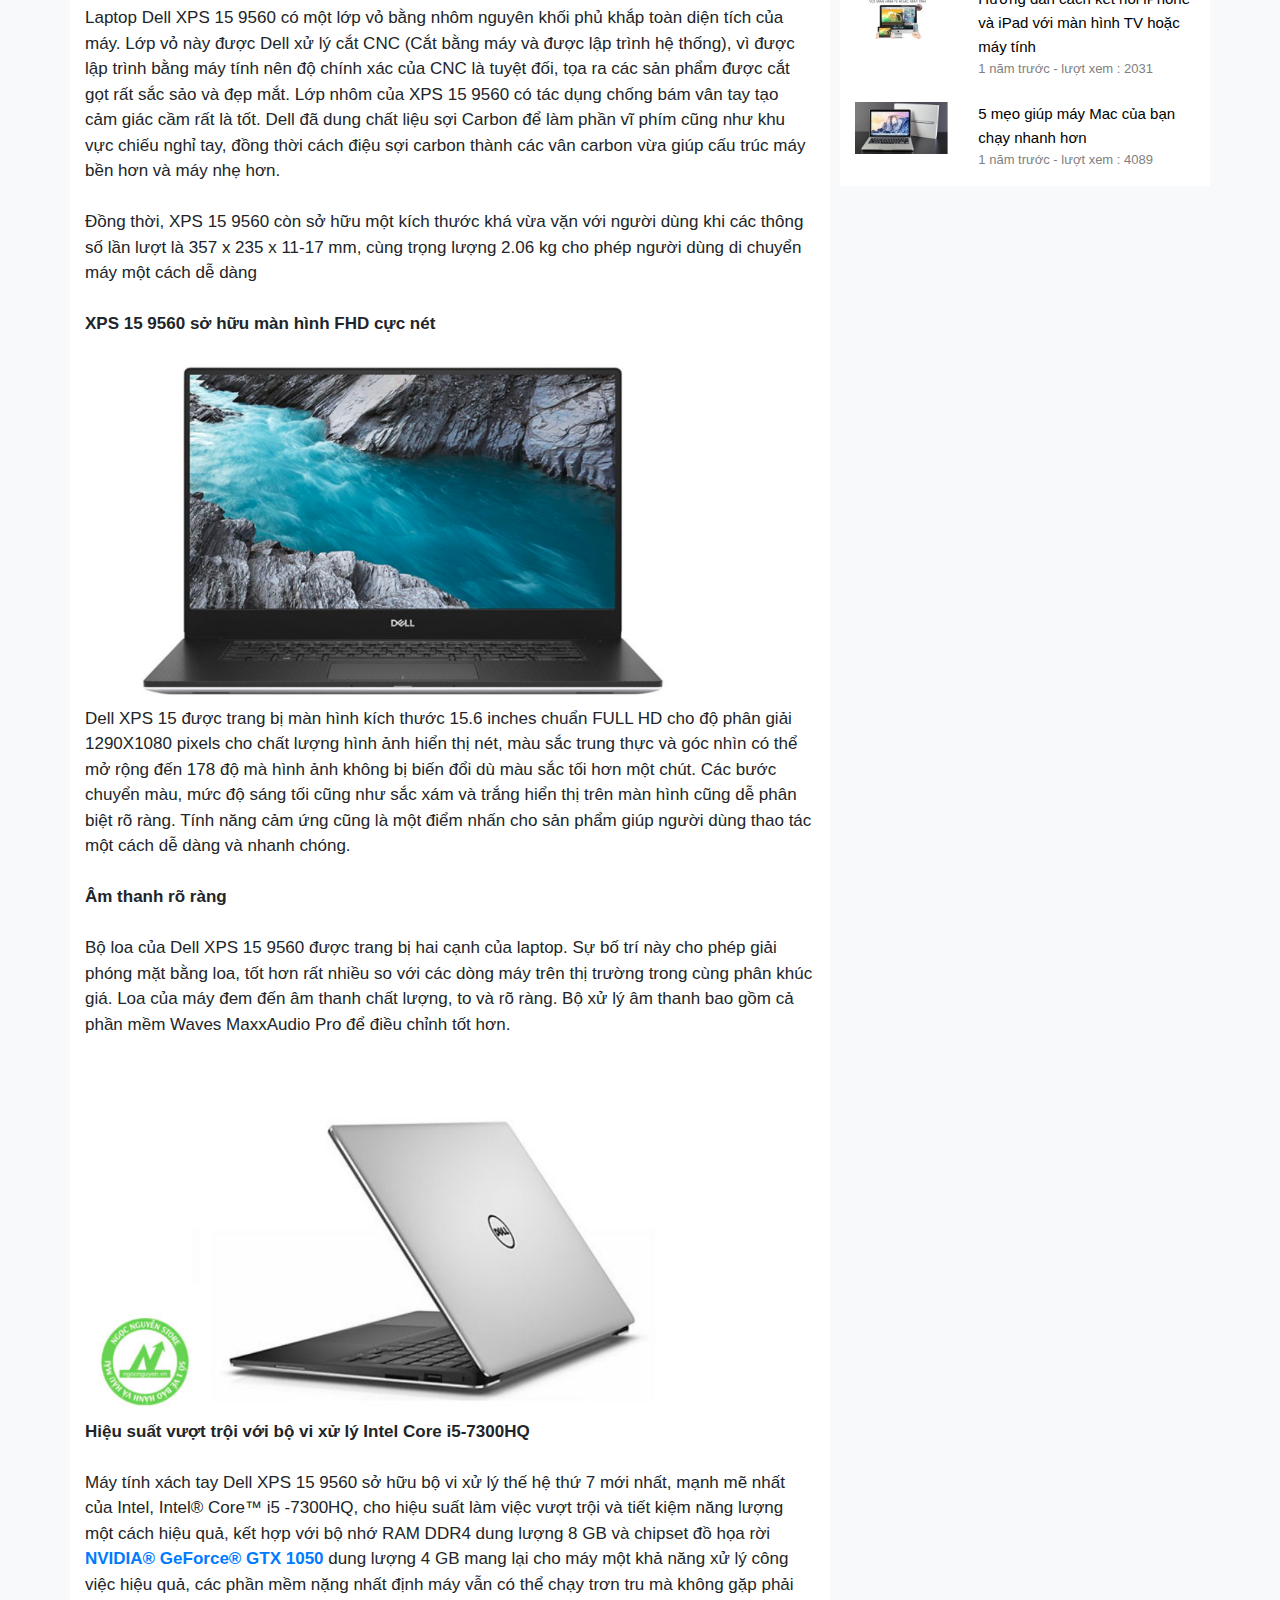
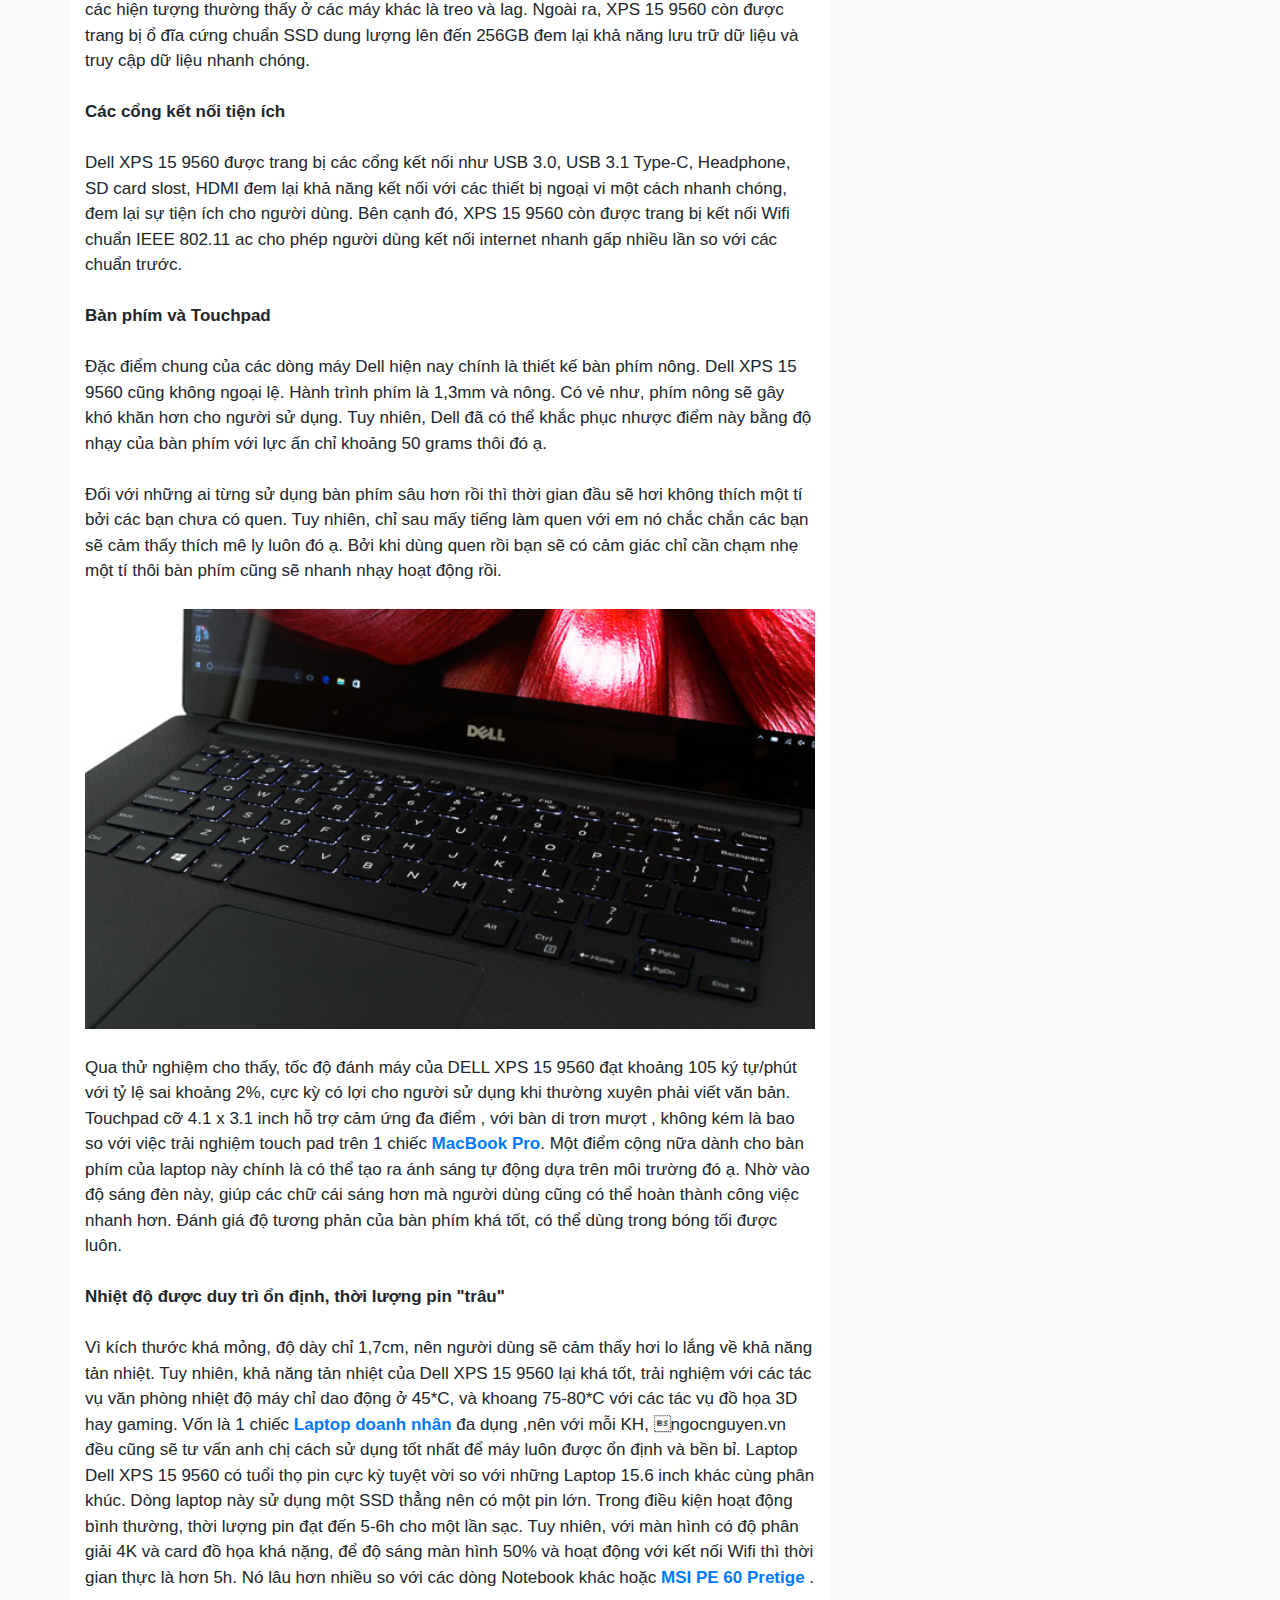
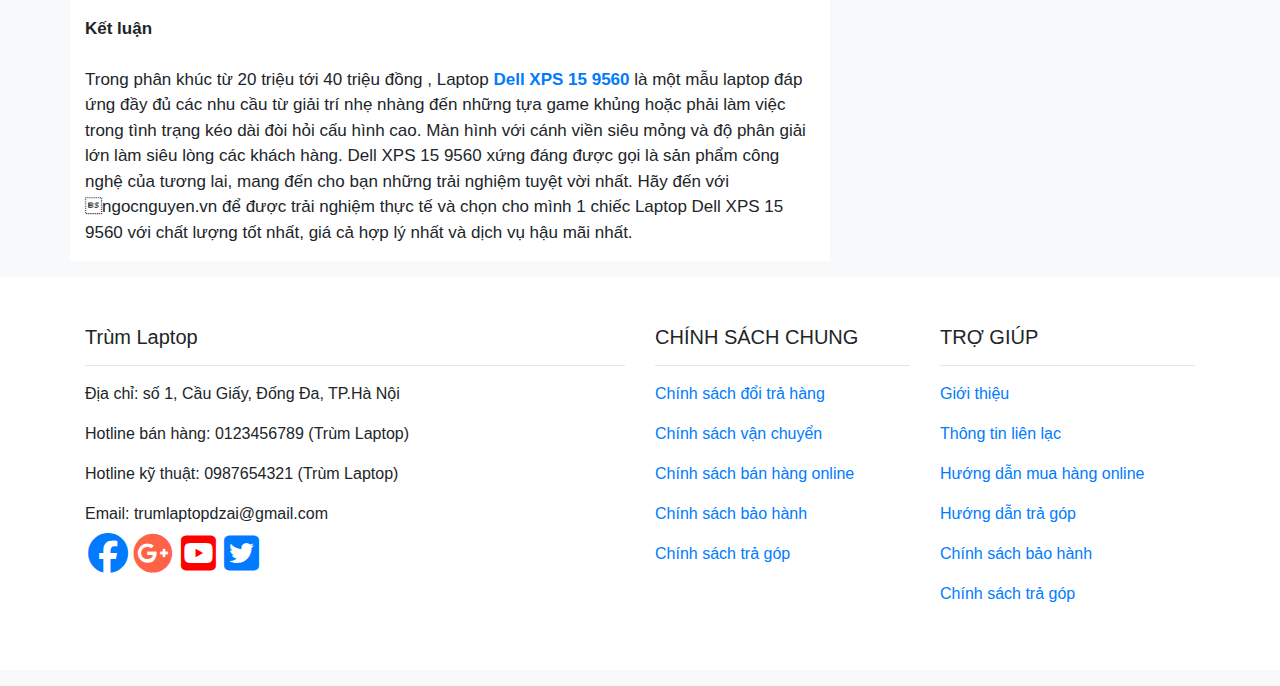
==== commit 13fbe1ce: "demo web" ====
--- a/Chitietsanpham.html
+++ b/Chitietsanpham.html
@@ -9,7 +9,7 @@
   <!-- Bootstrap core CSS -->
   <link href="../vendor/bootstrap/css/bootstrap.min.css" rel="stylesheet">
 
-  <link rel="stylesheet" href="../fontawesome-free-5.13.0-web/css/all.css">
+  <link rel="stylesheet" href="https://cdnjs.cloudflare.com/ajax/libs/font-awesome/6.4.2/css/all.min.css">
   <link rel="stylesheet" href="../css/chitietsanphamcss.css">
   <link rel="stylesheet" href="../css/main.css">
   <link rel="stylesheet" href="../css/home.css">
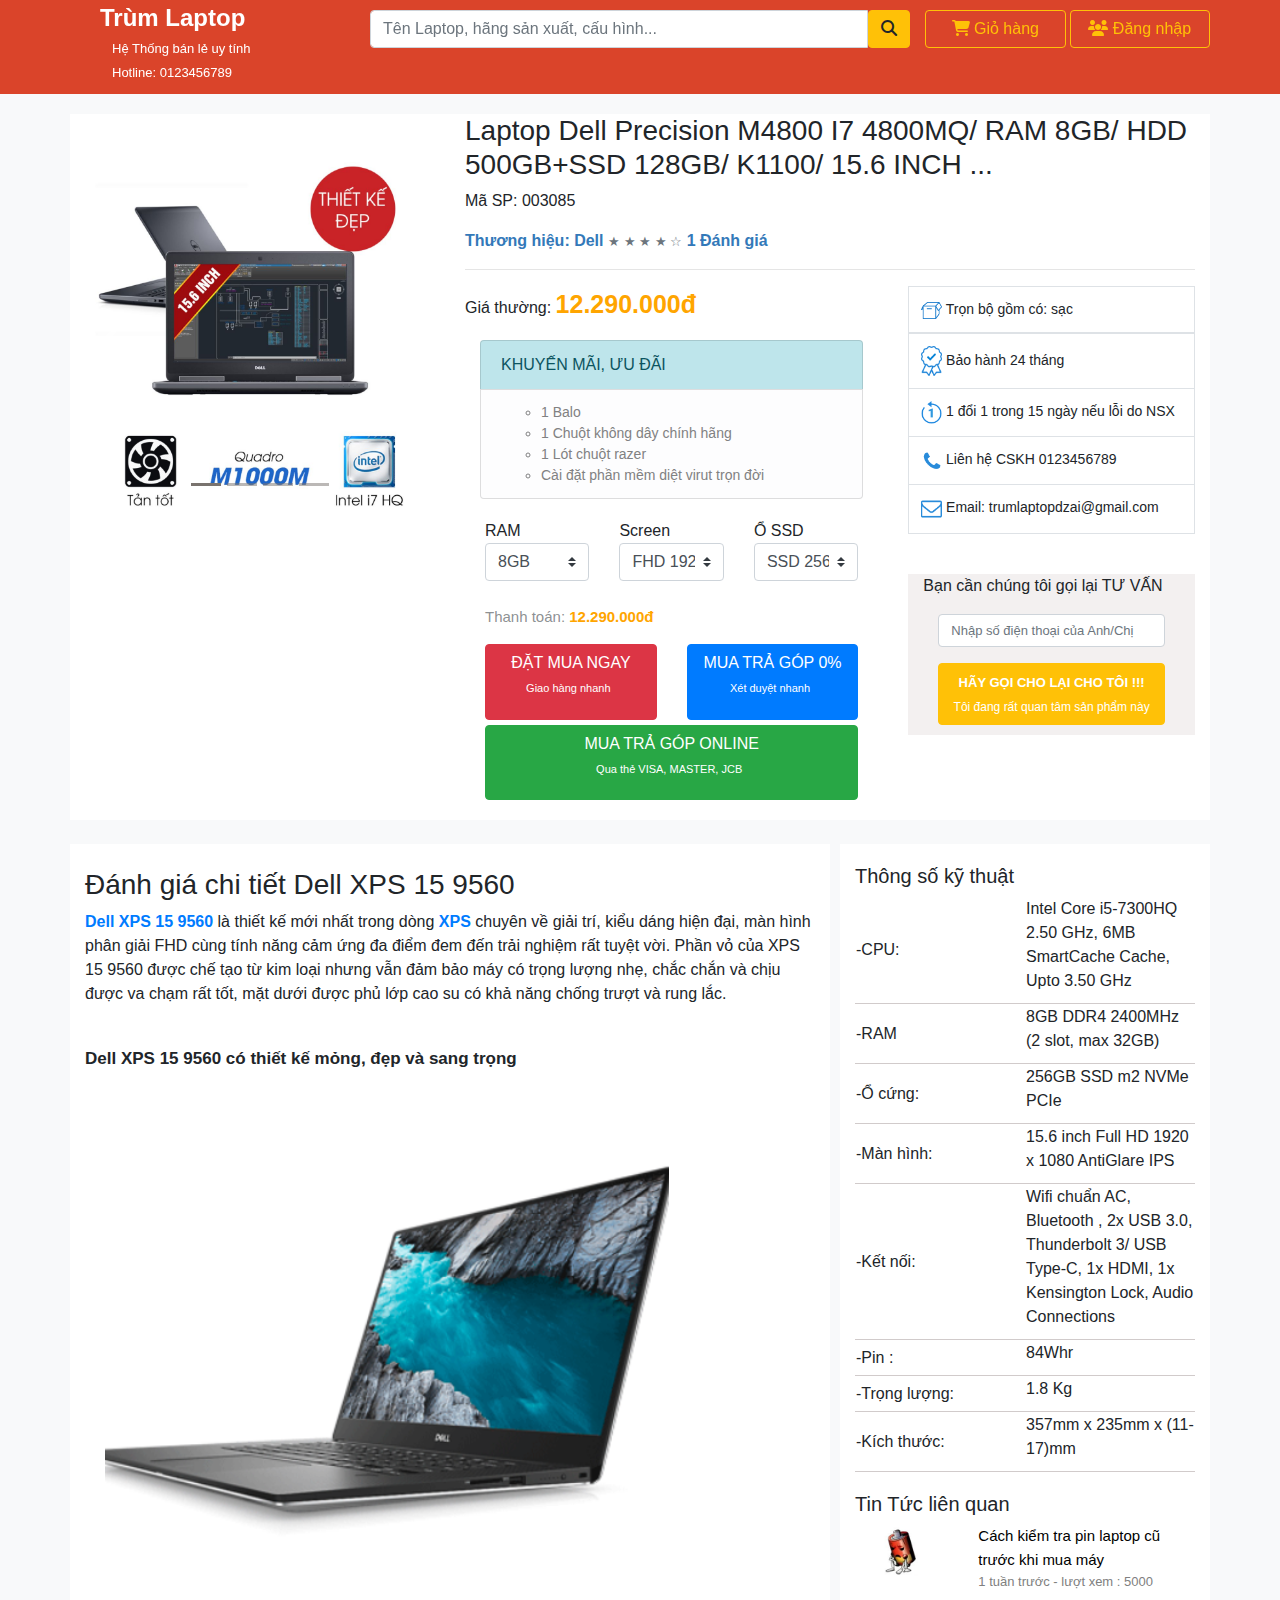
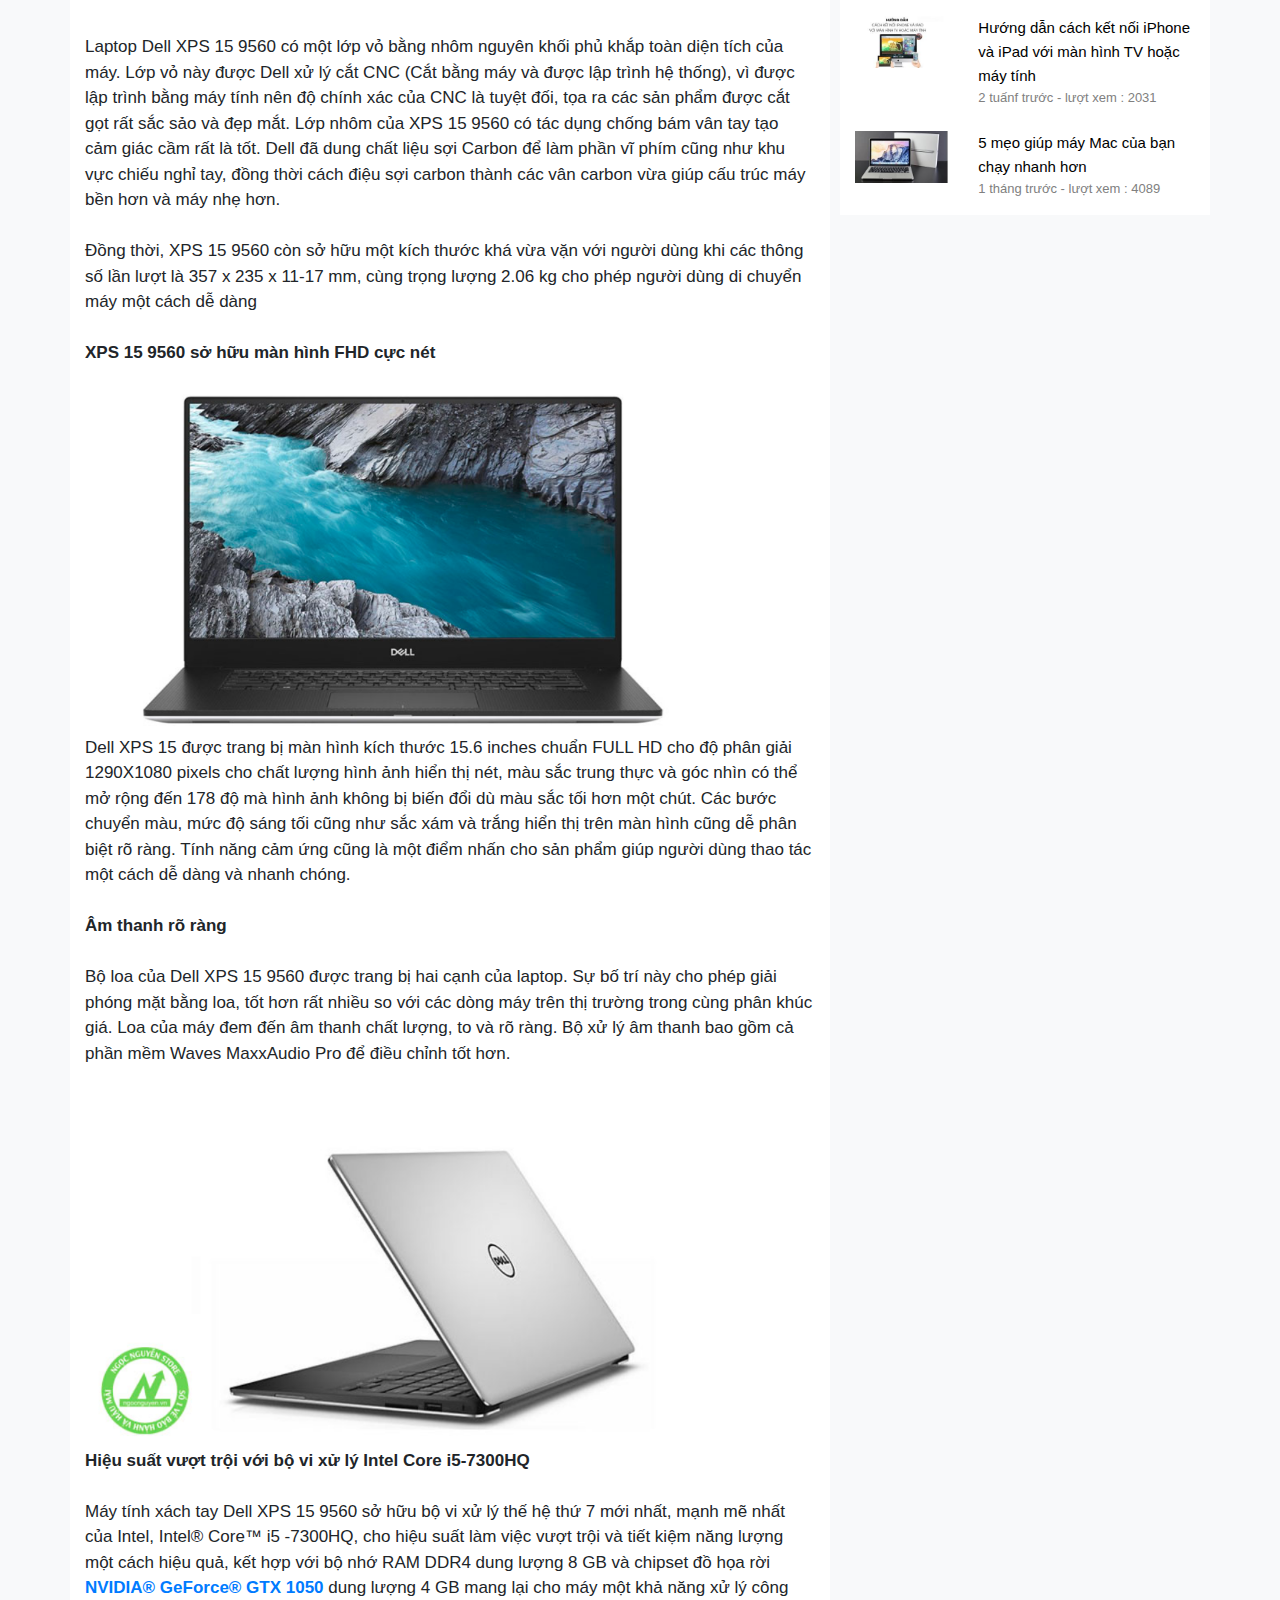
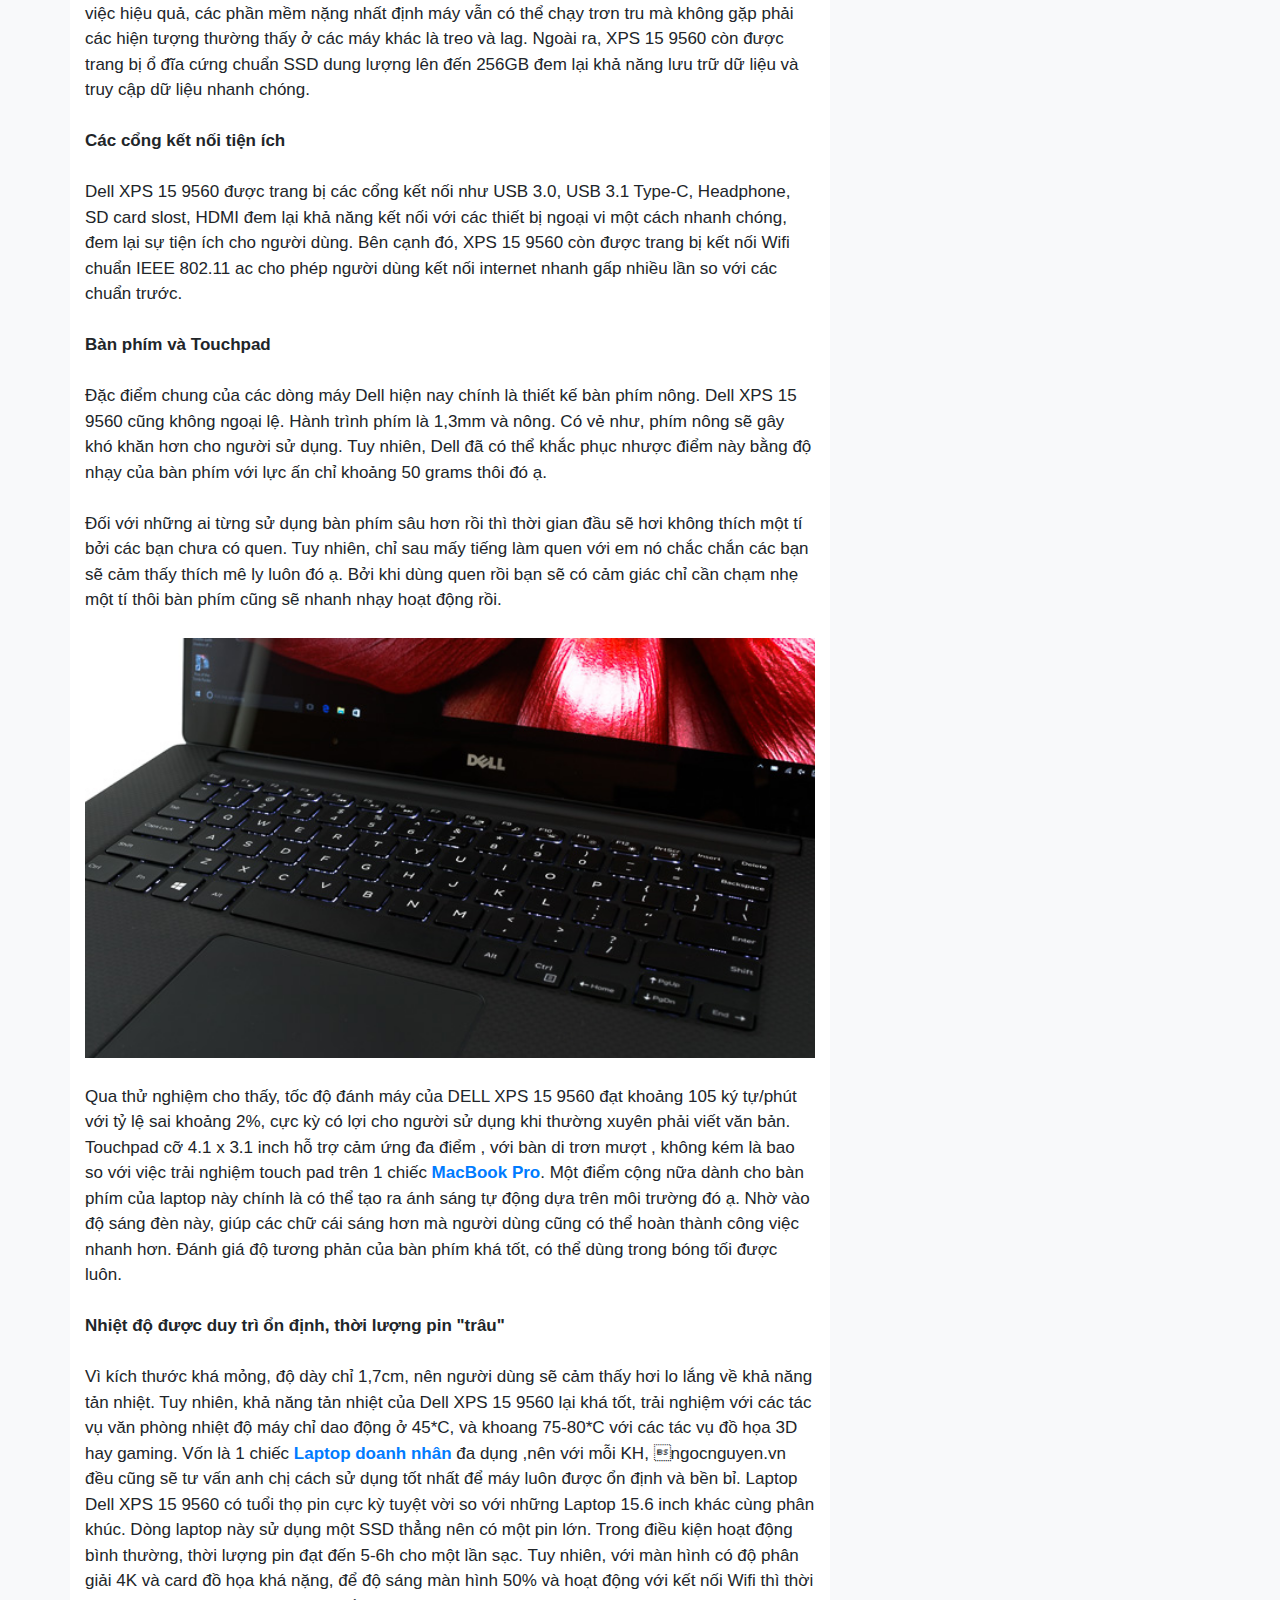
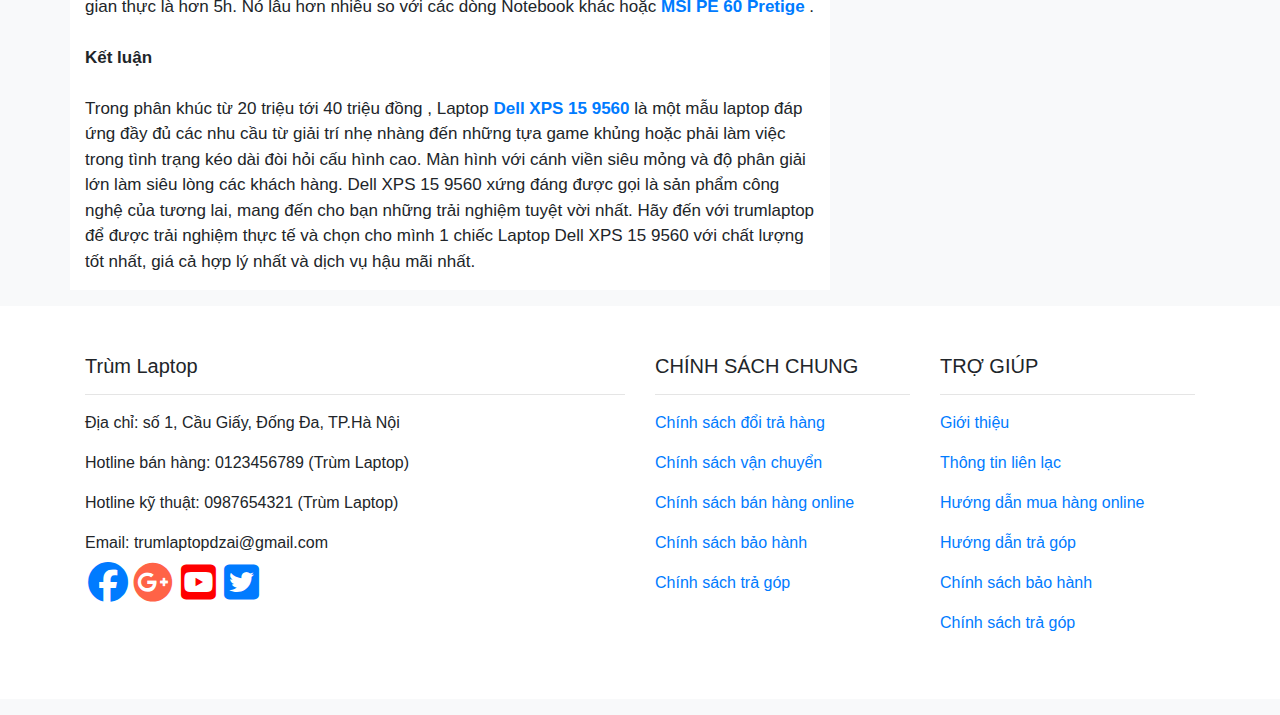
==== commit d2beabce: "complite btl" ====
--- a/Chitietsanpham.html
+++ b/Chitietsanpham.html
@@ -18,590 +18,590 @@
 </head>
 
 <body class="bg-light">
-
-
+  <!--Header-->
   <header class="fixed-top" style="background-color: #d62f12e5;">
     <div class="container">
-
       <div class="row">
-
-        <div class="col-xs-6  col-sm-3 col-md-3  col-lg-3" style="margin-top: -10px;">
-          <div class="container logo">
-            <p style="display:inline; font-size: 150%;"><a href="index.html" style="color: white;">Trùm Laptop</a></p>
-          </div>
-          <p style="display:inline" class="hethongbanle">Hệ Thống bán lẻ uy tính</p>
+        <div class="col-xs-9 col-sm-9 col-md-9 col-lg-9">
+          <div class="row">
+            <div class="col-xs-6 col-sm-6 col-md-6 col-lg-4" style="margin-top: -10px;">
+              <div class="container logo">
+                <p style="display:inline; font-size: 150%;"><a href="index.html" style="color: white;">Trùm Laptop</a>
+                </p>
+              </div>
+              <p style="display:inline" class="hethongbanle">Hệ Thống bán lẻ uy tính</p> <br>
+              <p style="display: inline;" class="hethongbanle">Hotline: 0123456789</p>
+            </div>
+            <div class="col-xs-6 col-sm-6 col-md-6 col-lg-8">
+              <form>
+                <div class="input-group">
+                  <input type="text" class="form-control" placeholder="Tên Laptop, hãng sản xuất, cấu hình...">
+                  <button class="btn btn-warning"><i class="fas fa-search"></i></button>
+                </div>
+              </form>
+            </div>
+          </div>
         </div>
-
-        <div class="col-xs-6  col-sm-4 col-md-4 col-lg-4">
-
-          <form>
-            <div class="input-group">
-              <input type="text" class="form-control" placeholder="Tên Laptop, hãng sản xuất, cấu hình... ">
-              <button class="btn btn-warning"><i class="fas fa-search"></i></button>
-
-            </div>
-          </form>
-        </div>
-
-
-        <div class="col-xs-2 col-sm-2 col-md-2 col-lg-2" style="margin-top: -4px;">
-
-          <p class="hotline">19008948</p>
-          <p class="hotro">Hotline hỗ trợ bán hàng</p>
-        </div>
-
-        <div class=" col-xs-3  col-sm-3 col-md-3 col-lg-3 dinhdanga">
-
+        <div class="col-xs-3 col-sm-3 col-md-3 col-lg-3 dinhdanga">
           <div class="row">
-
-            <div style="padding: 0px 2px 0px 0px;  text-align: center; " class="col-sx-6 col-sm-6 col-md-6 col-lg-6">
-              <a href="GioHang.html"><button style="width: 100%;" class="btn btn-outline-warning"> <i
-                    class="fas fa-shopping-cart"></i> Giỏ hàng </button></a>
-            </div>
-
-
-            <div id="odangnhap" class="col-sx-6 col-sm-6 col-md-6  col-lg-6" style="padding: 0px 0px 0px 2px;">
-              <button id="nutdangnhap" class="btn btn-outline-warning"><i class="fas fa-users"></i> Đăng nhập
-              </button>
-
-              <div id="bangdangnhap">
+            <div style="padding: 0px 2px 0px 0px; text-align: center;" class="col-xs-6 col-sm-6 col-md-6 col-lg-6">
+              <a href="GioHang.html"><button style="width: 100%;" class="btn btn-outline-warning"><i
+                    class="fas fa-shopping-cart"></i> Giỏ hàng</button></a>
+            </div>
+            <div id="odangnhap" class="col-xs-6 col-sm-6 col-md-6 col-lg-6" style="padding: 0px 0px 0px 2px;">
+              <button style="width: 100%;" id="nutdangnhap" class="btn btn-outline-warning" data-bs-toggle="collapse"
+                data-bs-target="#bangdangnhap"><i class="fas fa-users"></i> Đăng nhập</button>
+              <div id="bangdangnhap" class="collapse">
                 <a href="dangnhap.html"><button class="btn btn-warning"><i class="fas fa-users"></i> Đăng
                     nhập</button></a>
                 <a href="dangky.html"><button class="btn btn-warning"><i class="fas fa-registered"></i> Tạo tài
                     khoản</button></a>
                 <a href="dangnhap.html"><button class="btn btn-primary"><img src="../image/logo/fb.png"> Đăng nhập
-                    Facebook
-                  </button></a>
+                    Facebook</button></a>
                 <a href="dangnhap.html"><button class="btn btn-danger"><img src="../image/logo/google.jpg"> Đăng nhập
-                    Google </button></a>
-              </div>
-            </div>
-
-          </div>
-
-        </div>
-
-
-      </div>
-
-    </div>
-
-  </header>
-  <!-- Contents -->
-
-  <div class="my-4">
-    <div class="container bg-white">
-      <div class="row">
-        <div class="col-xs-4 col-sm-4 com-md-4 col-lg-4 col-xl-4 my-5">
-          <div id="demo" class="carousel slide " data-ride="carousel">
-            <ul class="carousel-indicators">
-              <li data-target="#demo" data-slide-to="0" class="active" style="background-color:rgb(121, 115, 110)"></li>
-              <li data-target="#demo" data-slide-to="1" style="background-color:rgb(121, 115, 110)"></li>
-              <li data-target="#demo" data-slide-to="2" style="background-color:rgb(121, 115, 110)" li>
-              <li data-target="#demo" data-slide-to="3" style="background-color:rgb(121, 115, 110)"></li>
-
-            </ul>
-            <div class="carousel-inner">
-              <div class="carousel-item active">
-                <img src="../image/chitietsanpham/1.jpg" alt="hinh1" style="width: 100%;height: 100%;">
-                <div class="carousel-caption">
-                </div>
-              </div>
-              <div class="carousel-item">
-                <img src="../image/chitietsanpham/2.png" alt="hinh2" style="width: 100%;height: 100%;">
-                <div class="carousel-caption">
-                </div>
-              </div>
-              <div class="carousel-item">
-                <img src="../image/chitietsanpham/3.png" alt="hinh3" style="width: 100%;height: 100%;">
-                <div class="carousel-caption">
-                </div>
-              </div>
-              <div class="carousel-item">
-                <img src="../image/chitietsanpham/4.png" alt="hinh4" style="width: 100%;height: 100%;">
-                <div class="carousel-caption">
-                </div>
-              </div>
-
-
-            </div>
-            <a class="carousel-control-prev" href="#demo" data-slide="prev">
-              <span class="carousel-control-prev-icon"></span>
-            </a>
-            <a class="carousel-control-next" href="#demo" data-slide="next">
-              <span class="carousel-control-next-icon"></span>
-            </a>
-          </div>
-        </div>
-
-
-
-
-
-        <div class="col-xs-8 col-sm-8 com-md-8 col-lg-8 col-xl-8">
-          <div class="row">
-            <div class="col-xs-12 col-sm-12 com-md-12 col-lg-12 col-xl-12">
-              <h3>Laptop Dell Precision M4800 I7 4800MQ/ RAM 8GB/ HDD 500GB+SSD 128GB/ K1100/ 15.6 INCH ...</h3>
-              <p> Mã SP: 003085</p>
-              <b style="color: rgb(51, 121, 185);">Thương hiệu: Dell </b> <small class="text-muted">&#9733; &#9733;
-                &#9733; &#9733; &#9734;</small>
-              <b style="color: rgb(51, 121, 185);"> 1 Đánh giá </b>
-            </div>
-          </div>
-          <hr>
-          <div class="row">
-            <div class="col-xs-7 col-sm-7 com-md-7 col-lg-7 col-xl-7">
-              <p>Giá thường: <b style="color:orange;font-size: 25px;">12.290.000đ</b></p>
-              <div class="container">
-
-                <ul class="list-group">
-                  <li class="list-group-item list-group-item-info">KHUYẾN MÃI, ƯU ĐÃI</li>
-                  <li class="list-group-item list-group-item-light">
-                    <ul>
-                      <li style="font-size: 14px;">1 Balo</li>
-                      <li style="font-size: 14px;">1 Chuột không dây chính hãng</li>
-                      <li style="font-size: 14px;">1 Lót chuột razer
-                      <li style="font-size: 14px;">Cài đặt phần mềm diệt virut trọn đời</li>
-                  </li>
-                </ul>
-                </li>
-                </ul>
-              </div>
-              <div class="cauhinh">
-                <div class="row">
-                  <div class="col-xs-4 col-sm-4 com-md-4 col-lg-4 col-xl-4">
-                    <form>
-                      <span>RAM</span>
-                      <select class="custom-select">
-                        <option value=> 8GB </option>
-                        <option value=> 16GB </option>
-                        <option value=> 32GB </option>
-                      </select>
-                    </form>
-                  </div>
-                  <div class="col-xs-4 col-sm-4 com-md-4 col-lg-4 col-xl-4">
-                    <form>
-                      <span>Screen</span>
-                      <select class="custom-select">
-                        <option value="volvo">FHD 1920x1080 </option>
-                        <option value="fiat">3K 3200x1800 </option>
-                        <option value="audi">4K 3840x2160 </option>
-                      </select>
-                    </form>
-                  </div>
-                  <div class="col-xs-4 col-sm-4 com-md-4 col-lg-4 col-xl-4">
-                    <form>
-                      <span>Ổ SSD</span>
-                      <select class="custom-select">
-                        <option value="volvo"> SSD 256GB </option>
-                        <option value="fiat">SSD 512GB </option>
-                        <option value="audi"> HDD 512GB </option>
-                      </select>
-                    </form>
-                  </div>
-                </div>
-
-                <br>
-                <p style="font-size:15px">Thanh toán: <b style="color:orange;font-size: 15px;">12.290.000đ</b></p>
-                <div class="row">
-
-                  <div class="col-xs-6 col-sm-6 com-md-6 col-lg-6 col-xl-6">
-                    <button class="btn btn-danger" style="width: 100%;">
-                      <span>ĐẶT MUA NGAY</span>
-                      <p>Giao hàng nhanh</p>
-                    </button>
-                  </div>
-
-                  <div class="col-xs-6 col-sm-6 com-md-6 col-lg-6 col-xl-6">
-                    <button class="btn btn-primary" style="width: 100%; ">
-                      <span>MUA TRẢ GÓP 0% </span>
-                      <p>Xét duyệt nhanh</p>
-                    </button>
-                  </div>
-
-                </div>
-
-
-                <div class="row" style="margin-top: 5px;">
-                  <div class="container">
-                    <button type="button" class="btn btn-success" style="width:100%">MUA TRẢ GÓP ONLINE <p
-                        style="font-size: 13px;">Qua thẻ VISA, MASTER, JCB</p></button>
-                  </div>
-
-                </div>
-
-
-              </div>
-
-
-            </div>
-
-            <div class="col-xs-5 col-sm-5 com-md-5 col-lg-5 col-xl-5 table">
-              <table class="table table-bordered" style="font-size:14px">
-                <thead>
-                  <tr>
-                    <td> <img class="chinhanh" src="../image/chitietsanpham/box@2x.png" alt="">
-                      <span>Trọn bộ gồm có: sạc</span>
-                    </td>
-                  </tr>
-                </thead>
-                <tbody>
-                  <tr>
-                    <td> <img class="chinhanh" src="../image/chitietsanpham/bao-hanh@2x.png" alt="">
-                      <span>Bảo hành 24 tháng </span>
-                    </td>
-                  </tr>
-                  <tr>
-                    <td><img class="chinhanh" src="../image/chitietsanpham/doi-tra@2x.png" alt="">
-                      <span>1 đổi 1 trong 15 ngày nếu lỗi do NSX</span>
-                    </td>
-                  </tr>
-                  <tr>
-                    <td><img class="chinhanh" src="../image/chitietsanpham/tel@2x.png" alt="">
-                      <span>Liên hệ CSKH 19008948</span>
-                    </td>
-                  </tr>
-                  <tr>
-                    <td><img class="chinhanh" src="../image/chitietsanpham/email@2x.png" alt="">
-                      <span>Email: tienprozz@gmail.com</span>
-                    </td>
-                  </tr>
-                </tbody>
-              </table>
-
-              <br>
-
-              <div class="col-xs-12 col-sm-12 com-md-12 col-lg-12 col-xl-12"
-                style="background-color:rgb(243, 240, 240);">
-
-                <P>Bạn cần chúng tôi gọi lại TƯ VẤN</P>
-                <div class="container">
-                  <form action="/action_page.php">
-                    <div class="form-group">
-                      <input style="font-size:13px;" type="text" class="form-control" id="usr" name="username"
-                        placeholder="Nhập số điện thoại của Anh/Chị">
-                    </div>
-                  </form>
-                  <div>
-
-                    <button type="button" class="btn btn-warning" style="width: 100%; margin-bottom: 10px">
-                      <p style="color:white;font-weight:bold;font-size: 13px;display: inline;">HÃY GỌI CHO LẠI CHO TÔI
-                        !!! </p>
-                      <P style="color:white;font-size: 12px;display: inline;">Tôi đang rất quan tâm sản phẩm này</P>
-                    </button>
-
-                  </div>
-                </div>
-
-
-              </div>
-
-
-
-            </div>
-          </div>
-
-        </div>
-
-      </div>
-
-
-      <!-- chi tiết -->
-    </div>
-
-  </div>
-
-
-
-
-  <div class="container">
-    <div class="row my-3 bg-white">
-      <div class="col-xs-8 col-sm-8 com-md-8 col-lg-8 col-xl-8">
-        <br>
-        <h3>Đánh giá chi tiết Dell XPS 15 9560</h3>
-        <p><b><a href="#">Dell XPS 15 9560</a></b> là thiết kế mới nhất trong dòng <b><a href="#">XPS</a>
-          </b> chuyên về giải trí,
-          kiểu dáng hiện đại, màn hình phân giải FHD cùng tính năng cảm ứng đa điểm đem đến trải nghiệm rất tuyệt vời.
-          Phần vỏ của XPS 15 9560 được chế tạo từ kim loại nhưng vẫn đảm bảo máy có trọng lượng nhẹ,
-          chắc chắn và chịu được va chạm rất tốt, mặt dưới được phủ lớp cao su có khả năng chống trượt và rung lắc.</p>
-        <br>
-        <p style="font-size: 17px;"><b>Dell XPS 15 9560 có thiết kế mỏng, đẹp và sang trọng</b></p>
-        <img src="../image/chitietsanpham/Annotation 2020-06-16 004611.png" alt=""
-          style="width: 80%;padding-left: 20px; ">
-        <p style="font-size: 17px;">
-          Laptop Dell XPS 15 9560 có một lớp vỏ bằng nhôm nguyên khối phủ khắp toàn diện tích của máy. Lớp vỏ này được
-          Dell xử lý cắt CNC (Cắt bằng máy và được lập trình hệ thống), vì được lập trình bằng máy tính nên độ chính xác
-          của CNC là tuyệt đối, tọa ra các sản phẩm được cắt gọt rất sắc sảo và đẹp mắt. Lớp nhôm của XPS 15 9560 có tác
-          dụng chống bám vân tay tạo cảm giác cầm rất là tốt. Dell đã dung chất liệu sợi Carbon để làm phần vĩ phím cũng
-          như khu vực chiếu nghỉ tay, đồng thời cách điệu sợi carbon thành các vân carbon vừa giúp cấu trúc máy bền hơn
-          và máy nhẹ hơn.
-          <br>
-          <br>
-          Đồng thời, XPS 15 9560 còn sở hữu một kích thước khá vừa vặn với người dùng khi các thông số lần lượt là 357 x
-          235 x 11-17 mm, cùng trọng lượng 2.06 kg cho phép người dùng di chuyển máy một cách dễ dàng
-          <br>
-          <br>
-          <b>XPS 15 9560 sở hữu màn hình FHD cực nét</b>
-          <br>
-          <br>
-
-          <img src="../image/chitietsanpham/Annotation 2020-06-16 004557.png" alt=""
-            style="width: 90%;padding-right: 20px;">
-          <br>
-          Dell XPS 15 được trang bị màn hình kích thước 15.6 inches chuẩn FULL HD cho độ phân giải 1290X1080 pixels cho
-          chất lượng hình ảnh hiển thị nét, màu sắc trung thực và góc nhìn có thể mở rộng đến 178 độ mà hình ảnh không
-          bị biến đổi dù màu sắc tối hơn một chút. Các bước chuyển màu, mức độ sáng tối cũng như sắc xám và trắng hiển
-          thị trên màn hình cũng dễ phân biệt rõ ràng. Tính năng cảm ứng cũng là một điểm nhấn cho sản phẩm giúp người
-          dùng thao tác một cách dễ dàng và nhanh chóng.
-          <br>
-          <br>
-          <b>Âm thanh rõ ràng</b>
-          <br>
-          <br>
-          Bộ loa của Dell XPS 15 9560 được trang bị hai cạnh của laptop. Sự bố trí này cho phép giải phóng mặt bằng loa,
-          tốt hơn rất nhiều so với các dòng máy trên thị trường trong cùng phân khúc giá. Loa của máy đem đến âm thanh
-          chất lượng, to và rõ ràng. Bộ xử lý âm thanh bao gồm cả phần mềm Waves MaxxAudio Pro để điều chỉnh tốt hơn.
-          <br>
-          <img src="../image/chitietsanpham/Annotation 2020-06-16 004419.png" alt=""
-            style="width: 100%;padding-right: 20px;">
-          <br>
-          <b>Hiệu suất vượt trội với bộ vi xử lý Intel Core i5-7300HQ</b>
-          <br>
-          <br>
-          Máy tính xách tay Dell XPS 15 9560 sở hữu bộ vi xử lý thế hệ thứ 7 mới nhất, mạnh mẽ nhất của Intel, Intel®
-          Core™ i5 -7300HQ, cho hiệu suất làm việc vượt trội và tiết kiệm năng lượng một cách hiệu quả, kết hợp với bộ
-          nhớ RAM DDR4 dung lượng 8 GB và chipset đồ họa rời <b><a href="#">NVIDIA® GeForce® GTX 1050</a></b>
-          dung lượng 4 GB mang lại cho máy
-          một khả năng xử lý công việc hiệu quả, các phần mềm nặng nhất định máy vẫn có thể chạy trơn tru mà không gặp
-          phải các hiện tượng thường thấy ở các máy khác là treo và lag.
-
-          Ngoài ra, XPS 15 9560 còn được trang bị ổ đĩa cứng chuẩn SSD dung lượng lên đến 256GB đem lại khả năng lưu trữ
-          dữ liệu và truy cập dữ liệu nhanh chóng.
-          <br>
-          <br>
-          <b>Các cổng kết nối tiện ích</b>
-          <br>
-          <br>
-          Dell XPS 15 9560 được trang bị các cổng kết nối như USB 3.0, USB 3.1 Type-C, Headphone, SD card slost, HDMI
-          đem lại khả năng kết nối với các thiết bị ngoại vi một cách nhanh chóng, đem lại sự tiện ích cho người dùng.
-
-          Bên cạnh đó, XPS 15 9560 còn được trang bị kết nối Wifi chuẩn IEEE 802.11 ac cho phép người dùng kết nối
-          internet nhanh gấp nhiều lần so với các chuẩn trước.
-          <br>
-          <br>
-          <b> Bàn phím và Touchpad</b>
-          <br>
-          <br>
-          Đặc điểm chung của các dòng máy Dell hiện nay chính là thiết kế bàn phím nông. Dell XPS 15 9560 cũng không
-          ngoại lệ. Hành trình phím là 1,3mm và nông. Có vẻ như, phím nông sẽ gây khó khăn hơn cho người sử dụng. Tuy
-          nhiên, Dell đã có thể khắc phục nhược điểm này bằng độ nhạy của bàn phím với lực ấn chỉ khoảng 50 grams thôi
-          đó ạ.
-          <br>
-          <br>
-          Đối với những ai từng sử dụng bàn phím sâu hơn rồi thì thời gian đầu sẽ hơi không thích một tí bởi các bạn
-          chưa có quen. Tuy nhiên, chỉ sau mấy tiếng làm quen với em nó chắc chắn các bạn sẽ cảm thấy thích mê ly luôn
-          đó ạ. Bởi khi dùng quen rồi bạn sẽ có cảm giác chỉ cần chạm nhẹ một tí thôi bàn phím cũng sẽ nhanh nhạy hoạt
-          động rồi.
-          <br>
-          <br>
-          <img src="../image/chitietsanpham/881375_9560-kb.png " style="width: 100%" alt="">
-          <br>
-          <br>
-          Qua thử nghiệm cho thấy, tốc độ đánh máy của DELL XPS 15 9560 đạt khoảng 105 ký tự/phút với tỷ lệ sai khoảng
-          2%, cực kỳ có lợi cho người sử dụng khi thường xuyên phải viết văn bản.
-
-          Touchpad cỡ 4.1 x 3.1 inch hỗ trợ cảm ứng đa điểm , với bàn di trơn mượt , không kém là bao so với việc trải
-          nghiệm touch pad trên 1 chiếc <b><a href="#">MacBook Pro</a></b>.
-
-          Một điểm cộng nữa dành cho bàn phím của laptop này chính là có thể tạo ra ánh sáng tự động dựa trên môi trường
-          đó ạ. Nhờ vào độ sáng đèn này, giúp các chữ cái sáng hơn mà người dùng cũng có thể hoàn thành công việc nhanh
-          hơn. Đánh giá độ tương phản của bàn phím khá tốt, có thể dùng trong bóng tối được luôn.
-          <br>
-          <br>
-          <b>Nhiệt độ được duy trì ổn định, thời lượng pin "trâu"</b>
-          <br>
-          <br>
-          Vì kích thước khá mỏng, độ dày chỉ 1,7cm, nên người dùng sẽ cảm thấy hơi lo lắng về khả năng tản nhiệt. Tuy
-          nhiên, khả năng tản nhiệt của Dell XPS 15 9560 lại khá tốt, trải nghiệm với các tác vụ văn phòng nhiệt độ máy
-          chỉ dao động ở 45*C, và khoang 75-80*C với các tác vụ đồ họa 3D hay gaming.
-          Vốn là 1 chiếc <b><a href="#">Laptop doanh nhân</a></b> đa dụng ,nên với mỗi KH, ngocnguyen.vn đều cũng sẽ tư
-          vấn anh chị cách sử
-          dụng tốt nhất để máy luôn được ổn định và bền bỉ.
-
-          Laptop Dell XPS 15 9560 có tuổi thọ pin cực kỳ tuyệt vời so với những Laptop 15.6 inch khác cùng phân khúc.
-          Dòng laptop này sử dụng một SSD thẳng nên có một pin lớn. Trong điều kiện hoạt động bình thường, thời lượng
-          pin đạt đến 5-6h cho một lần sạc. Tuy nhiên, với màn hình có độ phân giải 4K và card đồ họa khá nặng, để độ
-          sáng màn hình 50% và hoạt động với kết nối Wifi thì thời gian thực là hơn 5h. Nó lâu hơn nhiều so với các dòng
-          Notebook khác hoặc <b><a href="#">MSI PE 60 Pretige</a></b> .
-          <br>
-          <br>
-          <b>Kết luận</b>
-          <br>
-          <br>
-          Trong phân khúc từ 20 triệu tới 40 triệu đồng , Laptop <b><a href="#">Dell XPS 15 9560</a></b> là một mẫu
-          laptop đáp ứng đầy đủ các
-          nhu cầu từ giải trí nhẹ nhàng đến những tựa game khủng hoặc phải làm việc trong tình trạng kéo dài đòi hỏi cấu
-          hình cao. Màn hình với cánh viền siêu mỏng và độ phân giải lớn làm siêu lòng các khách hàng. Dell XPS 15 9560
-          xứng đáng được gọi là sản phẩm công nghệ của tương lai, mang đến cho bạn những trải nghiệm tuyệt vời nhất.
-
-          Hãy đến với ngocnguyen.vn để được trải nghiệm thực tế và chọn cho mình 1 chiếc Laptop Dell XPS 15 9560 với
-          chất lượng tốt nhất, giá cả hợp lý nhất và dịch vụ hậu mãi nhất.
-        </p>
-      </div>
-      <div class="col-xs-4 col-sm-4 com-md-4 col-lg-4 col-xl-4 bg-light" style="padding: 0px 0px 0px 10px; ">
-        <div class="bg-white">
-          <div class="container">
-            <H5 style="padding-top:20px">Thông số kỹ thuật</H5>
-            <table class="table2">
-              <tr>
-                <td class="c1">-CPU:</td>
-                <td class="c2">Intel Core i5-7300HQ 2.50 GHz, 6MB SmartCache Cache, Upto 3.50 GHz</td>
-              <tr>
-                <td class="c1">-RAM</td>
-                <td class="c2">8GB DDR4 2400MHz (2 slot, max 32GB)</td>
-              </tr>
-              <tr>
-                <td class="c1">-Ổ cứng:</td>
-                <td class="c2">256GB SSD m2 NVMe PCIe</td>
-              </tr>
-              <tr>
-                <td class="c1" style="text-align: le;">-Màn hình:</td>
-                <td class="c2">15.6 inch Full HD 1920 x 1080 AntiGlare IPS</td>
-              </tr>
-              <tr>
-                <td class="c1">-Kết nối:</td>
-                <td class="c2">Wifi chuẩn AC, Bluetooth , 2x USB 3.0, Thunderbolt 3/ USB Type-C, 1x HDMI, 1x Kensington
-                  Lock, Audio Connections</td>
-              </tr>
-              <tr>
-                <td class="c1">-Pin :</td>
-                <td class="c2">84Whr</td>
-              </tr>
-              <tr>
-                <td class="c1">-Trọng lượng:</td>
-                <td class="c2">1.8 Kg</td>
-              </tr>
-              <tr>
-                <td class=" c1">-Kích thước:</td>
-                <td class="c2">357mm x 235mm x (11-17)mm</td>
-              </tr>
-            </table>
-          </div>
-
-        </div>
-        <div class="bg-white">
-          <div class="container">
-            <h5 style="padding-top: 20px;">Tin Tức liên quan</h5>
-            <div class="row my-2">
-              <div class="col-lg-4">
-                <img src="../image/chitietsanpham/cach-kiem-tra-pin-laptop-cu-truoc-khi-mua-may-250x140.jpg" alt=""
-                  style="width:100% ;">
-              </div>
-              <div class="col-xs-8 col-sm-8 com-md-8 col-lg-8 col-xl-8">
-                <p style="font-size: 15px; display: inline;"><a href="#"
-                    style="text-decoration: none; color: black;">Cách kiểm tra pin laptop cũ trước khi mua máy</a></p>
-                <p style="color: gray;font-size: 13px;">1 năm trước - lượt xem : 5000</p>
-
-              </div>
-
-            </div>
-
-            <div class="row my-2">
-              <div class="col-xs-4 col-sm-4 com-md-4 col-lg-4 col-xl-4">
-                <img
-                  src="../image/chitietsanpham/huong-dan-cach-ket-noi-iphone-va-ipad-voi-man-hinh-tv-hoac-may-tinh-250x140.jpg"
-                  alt="" style="width:100% ;">
-              </div>
-              <div class="col-xs-8 col-sm-8 com-md-8 col-lg-8 col-xl-8">
-                <p style="font-size: 15px; display: inline;"><a href="#"
-                    style="text-decoration: none; color: black;">Hướng dẫn cách kết nối iPhone và iPad với màn hình TV
-                    hoặc máy tính</a></p>
-                <p style="color: gray;font-size: 13px;">1 năm trước - lượt xem : 2031</p>
-
-              </div>
-
-            </div>
-
-            <div class="row my-2">
-              <div class="col-xs-4 col-sm-4 com-md-4 col-lg-4 col-xl-4">
-                <img src="../image/chitietsanpham/5-meo-giup-may-mac-cua-ban-chay-nhanh-hon-250x140.jpg" alt=""
-                  style="width:100% ;">
-              </div>
-              <div class="col-xs-8 col-sm-8 com-md-8 col-lg-8 col-xl-8">
-                <p style="font-size: 15px; display: inline;"><a href="#" style="text-decoration: none; color: black;">5
-                    mẹo giúp máy Mac của bạn chạy nhanh hơn</a></p>
-                <p style="color: gray;font-size: 13px;">1 năm trước - lượt xem : 4089</p>
-
-              </div>
-
-            </div>
-          </div>
-        </div>
-      </div>
-
-
-    </div>
-
-  </div>
-
-
-
-
-
-  <footer class="py-5 my-3 bg-white">
-    <div class="container ">
-      <div class="row">
-        <div class="col-6 ulfooter">
-          <h5 xss=removed>Trùm Laptop</h5>
-          <hr>
-
-          <p>Địa chỉ: số 1, Cầu Giấy, Đống Đa, TP.Hà Nội</p>
-          <p>Hotline bán hàng: 0123456789 (Trùm Laptop)</p>
-          <p>Hotline kỹ thuật: 0987654321 (Trùm Laptop)</p>
-          <p>Email: trumlaptopdzai@gmail.com</p>
-          <div class="container">
-            <a href="#"><i class="fab fa-facebook"></i></a>
-            <a href="#"><i class="fab fa-google-plus"></i></a>
-            <a href="#"><i class="fab fa-youtube-square"></i></a>
-            <a href="#"><i class="fab fa-twitter-square"></i></a>
-          </div>
-
-        </div>
-
-        <div class="col-3 ulfooter">
-          <h5>CHÍNH SÁCH CHUNG</h5>
-          <hr>
-
-          <p><a href="index.html">Chính sách đổi trả hàng</a></p>
-          <p><a href="index.html">Chính sách vận chuyển</a></p>
-          <p><a href="index.html">Chính sách bán hàng online</a></p>
-          <p><a href="index.html">Chính sách bảo hành</a></p>
-          <p><a href="index.html">Chính sách trả góp</a></p>
-
-
-        </div>
-
-        <div class="col-3 ulfooter">
-          <h5>TRỢ GIÚP</h5>
-
-          <hr>
-
-
-          <p><a href="index.html">Giới thiệu</a></p>
-          <p><a href="index.html">Thông tin liên lạc</a></p>
-          <p><a href="index.html">Hướng dẫn mua hàng online</a></p>
-          <p><a href="index.html">Hướng dẫn trả góp</a></p>
-          <p><a href="index.html">Chính sách bảo hành</a></p>
-          <p xss=removed><a href="index.html">Chính sách trả góp</a></p>
+                    Google</button></a>
+              </div>
+            </div>
+          </div>
         </div>
       </div>
     </div>
-
-
-  </footer>
-  
-
-
+  </header>
+  <!-- Contents -->
+  <div class="responsive">
+    <div class="my-4">
+      <div class="container bg-white">
+        <div class="row">
+          <div class="col-xs-4 col-sm-4 com-md-4 col-lg-4 col-xl-4 my-5">
+            <div id="demo" class="carousel slide " data-ride="carousel">
+              <ul class="carousel-indicators">
+                <li data-target="#demo" data-slide-to="0" class="active" style="background-color:rgb(121, 115, 110)">
+                </li>
+                <li data-target="#demo" data-slide-to="1" style="background-color:rgb(121, 115, 110)"></li>
+                <li data-target="#demo" data-slide-to="2" style="background-color:rgb(121, 115, 110)" li>
+                <li data-target="#demo" data-slide-to="3" style="background-color:rgb(121, 115, 110)"></li>
+
+              </ul>
+              <div class="carousel-inner" role="listbox">
+                <div class="carousel-item active">
+                  <img class="d-block img-fluid" src="../image/chitietsanpham/1.jpg" alt="hinh1">
+                  <div class="carousel-caption">
+                  </div>
+                </div>
+                <div class="carousel-item">
+                  <img class="d-block img-fluid" src="../image/chitietsanpham/2.png" alt="hinh2">
+                  <div class="carousel-caption">
+                  </div>
+                </div>
+                <div class="carousel-item">
+                  <img class="d-block img-fluid" src="../image/chitietsanpham/3.png" alt="hinh3">
+                  <div class="carousel-caption">
+                  </div>
+                </div>
+                <div class="carousel-item">
+                  <img class="d-block img-fluid" src="../image/chitietsanpham/4.png" alt="hinh4">
+                  <div class="carousel-caption">
+                  </div>
+                </div>
+
+
+              </div>
+              <a class="carousel-control-prev" href="#demo" data-slide="prev">
+                <span class="carousel-control-prev-icon"></span>
+              </a>
+              <a class="carousel-control-next" href="#demo" data-slide="next">
+                <span class="carousel-control-next-icon"></span>
+              </a>
+            </div>
+          </div>
+
+
+
+
+
+          <div class="col-xs-8 col-sm-8 com-md-8 col-lg-8 col-xl-8">
+            <div class="row">
+              <div class="col-xs-12 col-sm-12 com-md-12 col-lg-12 col-xl-12">
+                <h3>Laptop Dell Precision M4800 I7 4800MQ/ RAM 8GB/ HDD 500GB+SSD 128GB/ K1100/ 15.6 INCH ...</h3>
+                <p> Mã SP: 003085</p>
+                <b style="color: rgb(51, 121, 185);">Thương hiệu: Dell </b> <small class="text-muted">&#9733; &#9733;
+                  &#9733; &#9733; &#9734;</small>
+                <b style="color: rgb(51, 121, 185);"> 1 Đánh giá </b>
+              </div>
+            </div>
+            <hr>
+            <div class="row">
+              <div class="col-xs-7 col-sm-7 com-md-7 col-lg-7 col-xl-7">
+                <p>Giá thường: <b style="color:orange;font-size: 25px;">12.290.000đ</b></p>
+                <div class="container">
+
+                  <ul class="list-group">
+                    <li class="list-group-item list-group-item-info">KHUYẾN MÃI, ƯU ĐÃI</li>
+                    <li class="list-group-item list-group-item-light">
+                      <ul>
+                        <li style="font-size: 14px;">1 Balo</li>
+                        <li style="font-size: 14px;">1 Chuột không dây chính hãng</li>
+                        <li style="font-size: 14px;">1 Lót chuột razer
+                        <li style="font-size: 14px;">Cài đặt phần mềm diệt virut trọn đời</li>
+                    </li>
+                  </ul>
+                  </li>
+                  </ul>
+                </div>
+                <div class="cauhinh">
+                  <div class="row">
+                    <div class="col-xs-4 col-sm-4 com-md-4 col-lg-4 col-xl-4">
+                      <form>
+                        <span>RAM</span>
+                        <select class="custom-select">
+                          <option> 8GB </option>
+                          <option> 16GB </option>
+                          <option> 32GB </option>
+                        </select>
+                      </form>
+                    </div>
+                    <div class="col-xs-4 col-sm-4 com-md-4 col-lg-4 col-xl-4">
+                      <form>
+                        <span>Screen</span>
+                        <select class="custom-select">
+                          <option>FHD 1920x1080 </option>
+                          <option>3K 3200x1800 </option>
+                          <option>4K 3840x2160 </option>
+                        </select>
+                      </form>
+                    </div>
+                    <div class="col-xs-4 col-sm-4 com-md-4 col-lg-4 col-xl-4">
+                      <form>
+                        <span>Ổ SSD</span>
+                        <select class="custom-select">
+                          <option> SSD 256GB </option>
+                          <option>SSD 512GB </option>
+                          <option> HDD 512GB </option>
+                        </select>
+                      </form>
+                    </div>
+                  </div>
+
+                  <br>
+                  <p style="font-size:15px">Thanh toán: <b style="color:orange;font-size: 15px;">12.290.000đ</b></p>
+                  <div class="row">
+
+                    <div class="col-xs-6 col-sm-6 com-md-6 col-lg-6 col-xl-6">
+                      <button class="btn btn-danger" style="width: 100%;">
+                        <span>ĐẶT MUA NGAY</span>
+                        <p style="color:white;">Giao hàng nhanh</p>
+                      </button>
+                    </div>
+
+                    <div class="col-xs-6 col-sm-6 com-md-6 col-lg-6 col-xl-6">
+                      <button class="btn btn-primary" style="width: 100%; ">
+                        <span>MUA TRẢ GÓP 0% </span>
+                        <p style="color: white;">Xét duyệt nhanh</p>
+                      </button>
+                    </div>
+
+                  </div>
+
+
+                  <div class="row" style="margin-top: 5px;">
+                    <div class="container">
+                      <button type="button" class="btn btn-success" style="width:100%">MUA TRẢ GÓP ONLINE <br>
+                        <p style="color: white;">Qua thẻ VISA, MASTER, JCB</p>
+                      </button>
+                    </div>
+
+                  </div>
+
+
+                </div>
+
+
+              </div>
+
+              <div class="col-xs-5 col-sm-5 com-md-5 col-lg-5 col-xl-5 table">
+                <table class="table table-bordered" style="font-size:14px">
+                  <thead>
+                    <tr>
+                      <td> <img class="chinhanh" src="../image/chitietsanpham/box@2x.png" alt="">
+                        <span>Trọn bộ gồm có: sạc</span>
+                      </td>
+                    </tr>
+                  </thead>
+                  <tbody>
+                    <tr>
+                      <td> <img class="chinhanh" src="../image/chitietsanpham/bao-hanh@2x.png" alt="">
+                        <span>Bảo hành 24 tháng </span>
+                      </td>
+                    </tr>
+                    <tr>
+                      <td><img class="chinhanh" src="../image/chitietsanpham/doi-tra@2x.png" alt="">
+                        <span>1 đổi 1 trong 15 ngày nếu lỗi do NSX</span>
+                      </td>
+                    </tr>
+                    <tr>
+                      <td><img class="chinhanh" src="../image/chitietsanpham/tel@2x.png" alt="">
+                        <span>Liên hệ CSKH 0123456789</span>
+                      </td>
+                    </tr>
+                    <tr>
+                      <td><img class="chinhanh" src="../image/chitietsanpham/email@2x.png" alt="">
+                        <span>Email: trumlaptopdzai@gmail.com</span>
+                      </td>
+                    </tr>
+                  </tbody>
+                </table>
+
+                <br>
+
+                <div class="col-xs-12 col-sm-12 com-md-12 col-lg-12 col-xl-12"
+                  style="background-color:rgb(243, 240, 240);">
+
+                  <P>Bạn cần chúng tôi gọi lại TƯ VẤN</P>
+                  <div class="container">
+                    <form action="/action_page.php">
+                      <div class="form-group">
+                        <input style="font-size:13px;" type="text" class="form-control" id="usr" name="username"
+                          placeholder="Nhập số điện thoại của Anh/Chị">
+                      </div>
+                    </form>
+                    <div>
+
+                      <button type="button" class="btn btn-warning" style="width: 100%; margin-bottom: 10px">
+                        <p style="color:white;font-weight:bold;font-size: 13px;display: inline;">HÃY GỌI CHO LẠI CHO TÔI
+                          !!! </p>
+                        <P style="color:white;font-size: 12px;display: inline;">Tôi đang rất quan tâm sản phẩm này</P>
+                      </button>
+
+                    </div>
+                  </div>
+
+
+                </div>
+
+
+
+              </div>
+            </div>
+
+          </div>
+
+        </div>
+
+
+        <!-- chi tiết -->
+      </div>
+
+    </div>
+
+
+
+
+    <div class="container">
+      <div class="row my-3 bg-white">
+        <div class="col-xs-8 col-sm-8 com-md-8 col-lg-8 col-xl-8">
+          <br>
+          <h3>Đánh giá chi tiết Dell XPS 15 9560</h3>
+          <p><b><a href="#">Dell XPS 15 9560</a></b> là thiết kế mới nhất trong dòng <b><a href="#">XPS</a>
+            </b> chuyên về giải trí,
+            kiểu dáng hiện đại, màn hình phân giải FHD cùng tính năng cảm ứng đa điểm đem đến trải nghiệm rất tuyệt vời.
+            Phần vỏ của XPS 15 9560 được chế tạo từ kim loại nhưng vẫn đảm bảo máy có trọng lượng nhẹ,
+            chắc chắn và chịu được va chạm rất tốt, mặt dưới được phủ lớp cao su có khả năng chống trượt và rung lắc.
+          </p>
+          <br>
+          <p style="font-size: 17px;"><b>Dell XPS 15 9560 có thiết kế mỏng, đẹp và sang trọng</b></p>
+          <img src="../image/chitietsanpham/Annotation 2020-06-16 004611.png" alt=""
+            style="width: 80%;padding-left: 20px; ">
+          <p style="font-size: 17px;">
+            Laptop Dell XPS 15 9560 có một lớp vỏ bằng nhôm nguyên khối phủ khắp toàn diện tích của máy. Lớp vỏ này được
+            Dell xử lý cắt CNC (Cắt bằng máy và được lập trình hệ thống), vì được lập trình bằng máy tính nên độ chính
+            xác
+            của CNC là tuyệt đối, tọa ra các sản phẩm được cắt gọt rất sắc sảo và đẹp mắt. Lớp nhôm của XPS 15 9560 có
+            tác
+            dụng chống bám vân tay tạo cảm giác cầm rất là tốt. Dell đã dung chất liệu sợi Carbon để làm phần vĩ phím
+            cũng
+            như khu vực chiếu nghỉ tay, đồng thời cách điệu sợi carbon thành các vân carbon vừa giúp cấu trúc máy bền
+            hơn
+            và máy nhẹ hơn.
+            <br>
+            <br>
+            Đồng thời, XPS 15 9560 còn sở hữu một kích thước khá vừa vặn với người dùng khi các thông số lần lượt là 357
+            x
+            235 x 11-17 mm, cùng trọng lượng 2.06 kg cho phép người dùng di chuyển máy một cách dễ dàng
+            <br>
+            <br>
+            <b>XPS 15 9560 sở hữu màn hình FHD cực nét</b>
+            <br>
+            <br>
+
+            <img src="../image/chitietsanpham/Annotation 2020-06-16 004557.png" alt=""
+              style="width: 90%;padding-right: 20px;">
+            <br>
+            Dell XPS 15 được trang bị màn hình kích thước 15.6 inches chuẩn FULL HD cho độ phân giải 1290X1080 pixels
+            cho
+            chất lượng hình ảnh hiển thị nét, màu sắc trung thực và góc nhìn có thể mở rộng đến 178 độ mà hình ảnh không
+            bị biến đổi dù màu sắc tối hơn một chút. Các bước chuyển màu, mức độ sáng tối cũng như sắc xám và trắng hiển
+            thị trên màn hình cũng dễ phân biệt rõ ràng. Tính năng cảm ứng cũng là một điểm nhấn cho sản phẩm giúp người
+            dùng thao tác một cách dễ dàng và nhanh chóng.
+            <br>
+            <br>
+            <b>Âm thanh rõ ràng</b>
+            <br>
+            <br>
+            Bộ loa của Dell XPS 15 9560 được trang bị hai cạnh của laptop. Sự bố trí này cho phép giải phóng mặt bằng
+            loa,
+            tốt hơn rất nhiều so với các dòng máy trên thị trường trong cùng phân khúc giá. Loa của máy đem đến âm thanh
+            chất lượng, to và rõ ràng. Bộ xử lý âm thanh bao gồm cả phần mềm Waves MaxxAudio Pro để điều chỉnh tốt hơn.
+            <br>
+            <img src="../image/chitietsanpham/Annotation 2020-06-16 004419.png" alt=""
+              style="width: 100%;padding-right: 20px;">
+            <br>
+            <b>Hiệu suất vượt trội với bộ vi xử lý Intel Core i5-7300HQ</b>
+            <br>
+            <br>
+            Máy tính xách tay Dell XPS 15 9560 sở hữu bộ vi xử lý thế hệ thứ 7 mới nhất, mạnh mẽ nhất của Intel, Intel®
+            Core™ i5 -7300HQ, cho hiệu suất làm việc vượt trội và tiết kiệm năng lượng một cách hiệu quả, kết hợp với bộ
+            nhớ RAM DDR4 dung lượng 8 GB và chipset đồ họa rời <b><a href="#">NVIDIA® GeForce® GTX 1050</a></b>
+            dung lượng 4 GB mang lại cho máy
+            một khả năng xử lý công việc hiệu quả, các phần mềm nặng nhất định máy vẫn có thể chạy trơn tru mà không gặp
+            phải các hiện tượng thường thấy ở các máy khác là treo và lag.
+
+            Ngoài ra, XPS 15 9560 còn được trang bị ổ đĩa cứng chuẩn SSD dung lượng lên đến 256GB đem lại khả năng lưu
+            trữ
+            dữ liệu và truy cập dữ liệu nhanh chóng.
+            <br>
+            <br>
+            <b>Các cổng kết nối tiện ích</b>
+            <br>
+            <br>
+            Dell XPS 15 9560 được trang bị các cổng kết nối như USB 3.0, USB 3.1 Type-C, Headphone, SD card slost, HDMI
+            đem lại khả năng kết nối với các thiết bị ngoại vi một cách nhanh chóng, đem lại sự tiện ích cho người dùng.
+
+            Bên cạnh đó, XPS 15 9560 còn được trang bị kết nối Wifi chuẩn IEEE 802.11 ac cho phép người dùng kết nối
+            internet nhanh gấp nhiều lần so với các chuẩn trước.
+            <br>
+            <br>
+            <b> Bàn phím và Touchpad</b>
+            <br>
+            <br>
+            Đặc điểm chung của các dòng máy Dell hiện nay chính là thiết kế bàn phím nông. Dell XPS 15 9560 cũng không
+            ngoại lệ. Hành trình phím là 1,3mm và nông. Có vẻ như, phím nông sẽ gây khó khăn hơn cho người sử dụng. Tuy
+            nhiên, Dell đã có thể khắc phục nhược điểm này bằng độ nhạy của bàn phím với lực ấn chỉ khoảng 50 grams thôi
+            đó ạ.
+            <br>
+            <br>
+            Đối với những ai từng sử dụng bàn phím sâu hơn rồi thì thời gian đầu sẽ hơi không thích một tí bởi các bạn
+            chưa có quen. Tuy nhiên, chỉ sau mấy tiếng làm quen với em nó chắc chắn các bạn sẽ cảm thấy thích mê ly luôn
+            đó ạ. Bởi khi dùng quen rồi bạn sẽ có cảm giác chỉ cần chạm nhẹ một tí thôi bàn phím cũng sẽ nhanh nhạy hoạt
+            động rồi.
+            <br>
+            <br>
+            <img src="../image/chitietsanpham/881375_9560-kb.png " style="width: 100%" alt="">
+            <br>
+            <br>
+            Qua thử nghiệm cho thấy, tốc độ đánh máy của DELL XPS 15 9560 đạt khoảng 105 ký tự/phút với tỷ lệ sai khoảng
+            2%, cực kỳ có lợi cho người sử dụng khi thường xuyên phải viết văn bản.
+
+            Touchpad cỡ 4.1 x 3.1 inch hỗ trợ cảm ứng đa điểm , với bàn di trơn mượt , không kém là bao so với việc trải
+            nghiệm touch pad trên 1 chiếc <b><a href="#">MacBook Pro</a></b>.
+
+            Một điểm cộng nữa dành cho bàn phím của laptop này chính là có thể tạo ra ánh sáng tự động dựa trên môi
+            trường
+            đó ạ. Nhờ vào độ sáng đèn này, giúp các chữ cái sáng hơn mà người dùng cũng có thể hoàn thành công việc
+            nhanh
+            hơn. Đánh giá độ tương phản của bàn phím khá tốt, có thể dùng trong bóng tối được luôn.
+            <br>
+            <br>
+            <b>Nhiệt độ được duy trì ổn định, thời lượng pin "trâu"</b>
+            <br>
+            <br>
+            Vì kích thước khá mỏng, độ dày chỉ 1,7cm, nên người dùng sẽ cảm thấy hơi lo lắng về khả năng tản nhiệt. Tuy
+            nhiên, khả năng tản nhiệt của Dell XPS 15 9560 lại khá tốt, trải nghiệm với các tác vụ văn phòng nhiệt độ
+            máy
+            chỉ dao động ở 45*C, và khoang 75-80*C với các tác vụ đồ họa 3D hay gaming.
+            Vốn là 1 chiếc <b><a href="#">Laptop doanh nhân</a></b> đa dụng ,nên với mỗi KH, ngocnguyen.vn đều cũng sẽ
+            tư
+            vấn anh chị cách sử
+            dụng tốt nhất để máy luôn được ổn định và bền bỉ.
+
+            Laptop Dell XPS 15 9560 có tuổi thọ pin cực kỳ tuyệt vời so với những Laptop 15.6 inch khác cùng phân khúc.
+            Dòng laptop này sử dụng một SSD thẳng nên có một pin lớn. Trong điều kiện hoạt động bình thường, thời lượng
+            pin đạt đến 5-6h cho một lần sạc. Tuy nhiên, với màn hình có độ phân giải 4K và card đồ họa khá nặng, để độ
+            sáng màn hình 50% và hoạt động với kết nối Wifi thì thời gian thực là hơn 5h. Nó lâu hơn nhiều so với các
+            dòng
+            Notebook khác hoặc <b><a href="#">MSI PE 60 Pretige</a></b> .
+            <br>
+            <br>
+            <b>Kết luận</b>
+            <br>
+            <br>
+            Trong phân khúc từ 20 triệu tới 40 triệu đồng , Laptop <b><a href="#">Dell XPS 15 9560</a></b> là một mẫu
+            laptop đáp ứng đầy đủ các
+            nhu cầu từ giải trí nhẹ nhàng đến những tựa game khủng hoặc phải làm việc trong tình trạng kéo dài đòi hỏi
+            cấu
+            hình cao. Màn hình với cánh viền siêu mỏng và độ phân giải lớn làm siêu lòng các khách hàng. Dell XPS 15
+            9560
+            xứng đáng được gọi là sản phẩm công nghệ của tương lai, mang đến cho bạn những trải nghiệm tuyệt vời nhất.
+
+            Hãy đến với trumlaptop để được trải nghiệm thực tế và chọn cho mình 1 chiếc Laptop Dell XPS 15 9560 với
+            chất lượng tốt nhất, giá cả hợp lý nhất và dịch vụ hậu mãi nhất.
+          </p>
+        </div>
+        <div class="col-xs-4 col-sm-4 com-md-4 col-lg-4 col-xl-4 bg-light" style="padding: 0px 0px 0px 10px; ">
+          <div class="bg-white">
+            <div class="container">
+              <H5 style="padding-top:20px">Thông số kỹ thuật</H5>
+              <table class="table2">
+                <tr>
+                  <td class="c1">-CPU:</td>
+                  <td class="c2">Intel Core i5-7300HQ 2.50 GHz, 6MB SmartCache Cache, Upto 3.50 GHz</td>
+                <tr>
+                  <td class="c1">-RAM</td>
+                  <td class="c2">8GB DDR4 2400MHz (2 slot, max 32GB)</td>
+                </tr>
+                <tr>
+                  <td class="c1">-Ổ cứng:</td>
+                  <td class="c2">256GB SSD m2 NVMe PCIe</td>
+                </tr>
+                <tr>
+                  <td class="c1" style="text-align: le;">-Màn hình:</td>
+                  <td class="c2">15.6 inch Full HD 1920 x 1080 AntiGlare IPS</td>
+                </tr>
+                <tr>
+                  <td class="c1">-Kết nối:</td>
+                  <td class="c2">Wifi chuẩn AC, Bluetooth , 2x USB 3.0, Thunderbolt 3/ USB Type-C, 1x HDMI, 1x
+                    Kensington
+                    Lock, Audio Connections</td>
+                </tr>
+                <tr>
+                  <td class="c1">-Pin :</td>
+                  <td class="c2">84Whr</td>
+                </tr>
+                <tr>
+                  <td class="c1">-Trọng lượng:</td>
+                  <td class="c2">1.8 Kg</td>
+                </tr>
+                <tr>
+                  <td class=" c1">-Kích thước:</td>
+                  <td class="c2">357mm x 235mm x (11-17)mm</td>
+                </tr>
+              </table>
+            </div>
+
+          </div>
+          <div class="bg-white">
+            <div class="container">
+              <h5 style="padding-top: 20px;">Tin Tức liên quan</h5>
+              <div class="row my-2">
+                <div class="col-lg-4">
+                  <img src="../image/chitietsanpham/cach-kiem-tra-pin-laptop-cu-truoc-khi-mua-may-250x140.jpg" alt=""
+                    style="width:100% ;">
+                </div>
+                <div class="col-xs-8 col-sm-8 com-md-8 col-lg-8 col-xl-8">
+                  <p style="font-size: 15px; display: inline;"><a href="#"
+                      style="text-decoration: none; color: black;">Cách kiểm tra pin laptop cũ trước khi mua máy</a></p>
+                  <p style="color: gray;font-size: 13px;">1 tuần trước - lượt xem : 5000</p>
+
+                </div>
+
+              </div>
+
+              <div class="row my-2">
+                <div class="col-xs-4 col-sm-4 com-md-4 col-lg-4 col-xl-4">
+                  <img
+                    src="../image/chitietsanpham/huong-dan-cach-ket-noi-iphone-va-ipad-voi-man-hinh-tv-hoac-may-tinh-250x140.jpg"
+                    alt="" style="width:100% ;">
+                </div>
+                <div class="col-xs-8 col-sm-8 com-md-8 col-lg-8 col-xl-8">
+                  <p style="font-size: 15px; display: inline;"><a href="#"
+                      style="text-decoration: none; color: black;">Hướng dẫn cách kết nối iPhone và iPad với màn hình TV
+                      hoặc máy tính</a></p>
+                  <p style="color: gray;font-size: 13px;">2 tuấnf trước - lượt xem : 2031</p>
+
+                </div>
+
+              </div>
+
+              <div class="row my-2">
+                <div class="col-xs-4 col-sm-4 com-md-4 col-lg-4 col-xl-4">
+                  <img src="../image/chitietsanpham/5-meo-giup-may-mac-cua-ban-chay-nhanh-hon-250x140.jpg" alt=""
+                    style="width:100% ;">
+                </div>
+                <div class="col-xs-8 col-sm-8 com-md-8 col-lg-8 col-xl-8">
+                  <p style="font-size: 15px; display: inline;"><a href="#"
+                      style="text-decoration: none; color: black;">5
+                      mẹo giúp máy Mac của bạn chạy nhanh hơn</a></p>
+                  <p style="color: gray;font-size: 13px;">1 tháng trước - lượt xem : 4089</p>
+
+                </div>
+
+              </div>
+            </div>
+          </div>
+        </div>
+
+
+      </div>
+
+    </div>
+
+
+
+
+
+    <footer class="py-5 my-3 bg-white">
+      <div class="container ">
+        <div class="row">
+          <div class="col-6 ulfooter">
+            <h5 xss=removed>Trùm Laptop</h5>
+            <hr>
+
+            <p>Địa chỉ: số 1, Cầu Giấy, Đống Đa, TP.Hà Nội</p>
+            <p>Hotline bán hàng: 0123456789 (Trùm Laptop)</p>
+            <p>Hotline kỹ thuật: 0987654321 (Trùm Laptop)</p>
+            <p>Email: trumlaptopdzai@gmail.com</p>
+            <div class="container">
+              <a href="#"><i class="fab fa-facebook"></i></a>
+              <a href="#"><i class="fab fa-google-plus"></i></a>
+              <a href="#"><i class="fab fa-youtube-square"></i></a>
+              <a href="#"><i class="fab fa-twitter-square"></i></a>
+            </div>
+
+          </div>
+
+          <div class="col-3 ulfooter">
+            <h5>CHÍNH SÁCH CHUNG</h5>
+            <hr>
+
+            <p><a href="index.html">Chính sách đổi trả hàng</a></p>
+            <p><a href="index.html">Chính sách vận chuyển</a></p>
+            <p><a href="index.html">Chính sách bán hàng online</a></p>
+            <p><a href="index.html">Chính sách bảo hành</a></p>
+            <p><a href="index.html">Chính sách trả góp</a></p>
+
+
+          </div>
+
+          <div class="col-3 ulfooter">
+            <h5>TRỢ GIÚP</h5>
+
+            <hr>
+
+
+            <p><a href="index.html">Giới thiệu</a></p>
+            <p><a href="index.html">Thông tin liên lạc</a></p>
+            <p><a href="index.html">Hướng dẫn mua hàng online</a></p>
+            <p><a href="index.html">Hướng dẫn trả góp</a></p>
+            <p><a href="index.html">Chính sách bảo hành</a></p>
+            <p><a href="index.html">Chính sách trả góp</a></p>
+          </div>
+        </div>
+      </div>
+
+
+    </footer>
+
+
+  </div>
   <script src="../vendor/jquery/jquery.min.js"></script>
   <script src="../vendor/bootstrap/js/bootstrap.bundle.min.js"></script>
   <script src="../js/dangnhap.js"></script>
--- a/css/home.css
+++ b/css/home.css
@@ -1,4 +1,14 @@
-    .logo p{
+@media screen and (max-width : 768px) {
+    .responsive {
+        padding-top: 130px;
+    }
+}
+@media screen and (min-width : 768px) {
+    .responsive {
+        padding-top: 30px;
+    }
+}
+.logo p{
     font-weight: bold;
     font-family: 'Gill Sans', 'Gill Sans MT', Calibri, 'Trebuchet MS', sans-serif;
     font-size: 25px;
@@ -11,19 +21,7 @@
     margin-left: 27px;
     
 }
-.hotline{
-    margin-left: 30px;
-    font-weight: bold;
-    color: white;
-    font-size: 18px;
-    display: inline;
-}
-.hotro{
-    font-family: 'Lucida Sans', 'Lucida Sans Regular', 'Lucida Grande', 'Lucida Sans Unicode', Geneva, Verdana, sans-serif;
-    font-size: 13px;
-    color: white;
-    display: inline;
-}
+
 .fa-google-plus{
     color: tomato;
     transform: scale(2.5,2.5);
